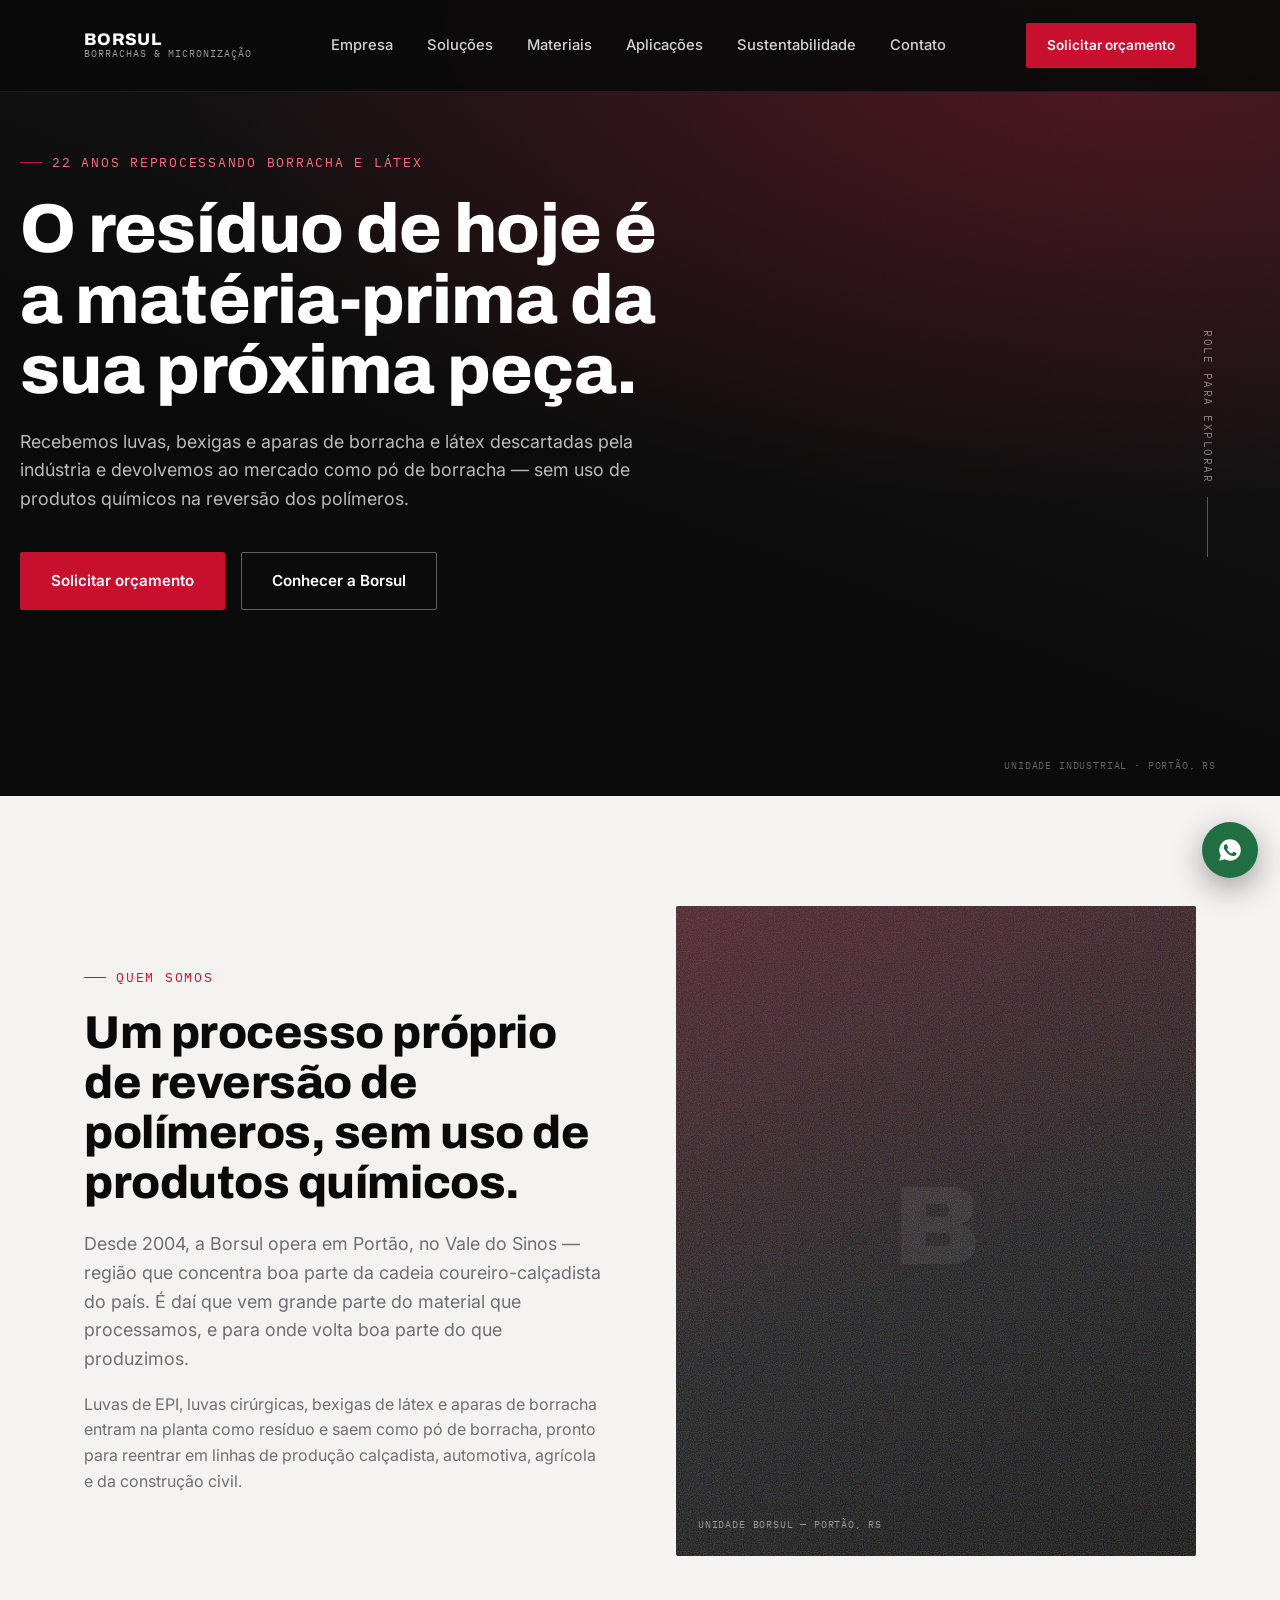
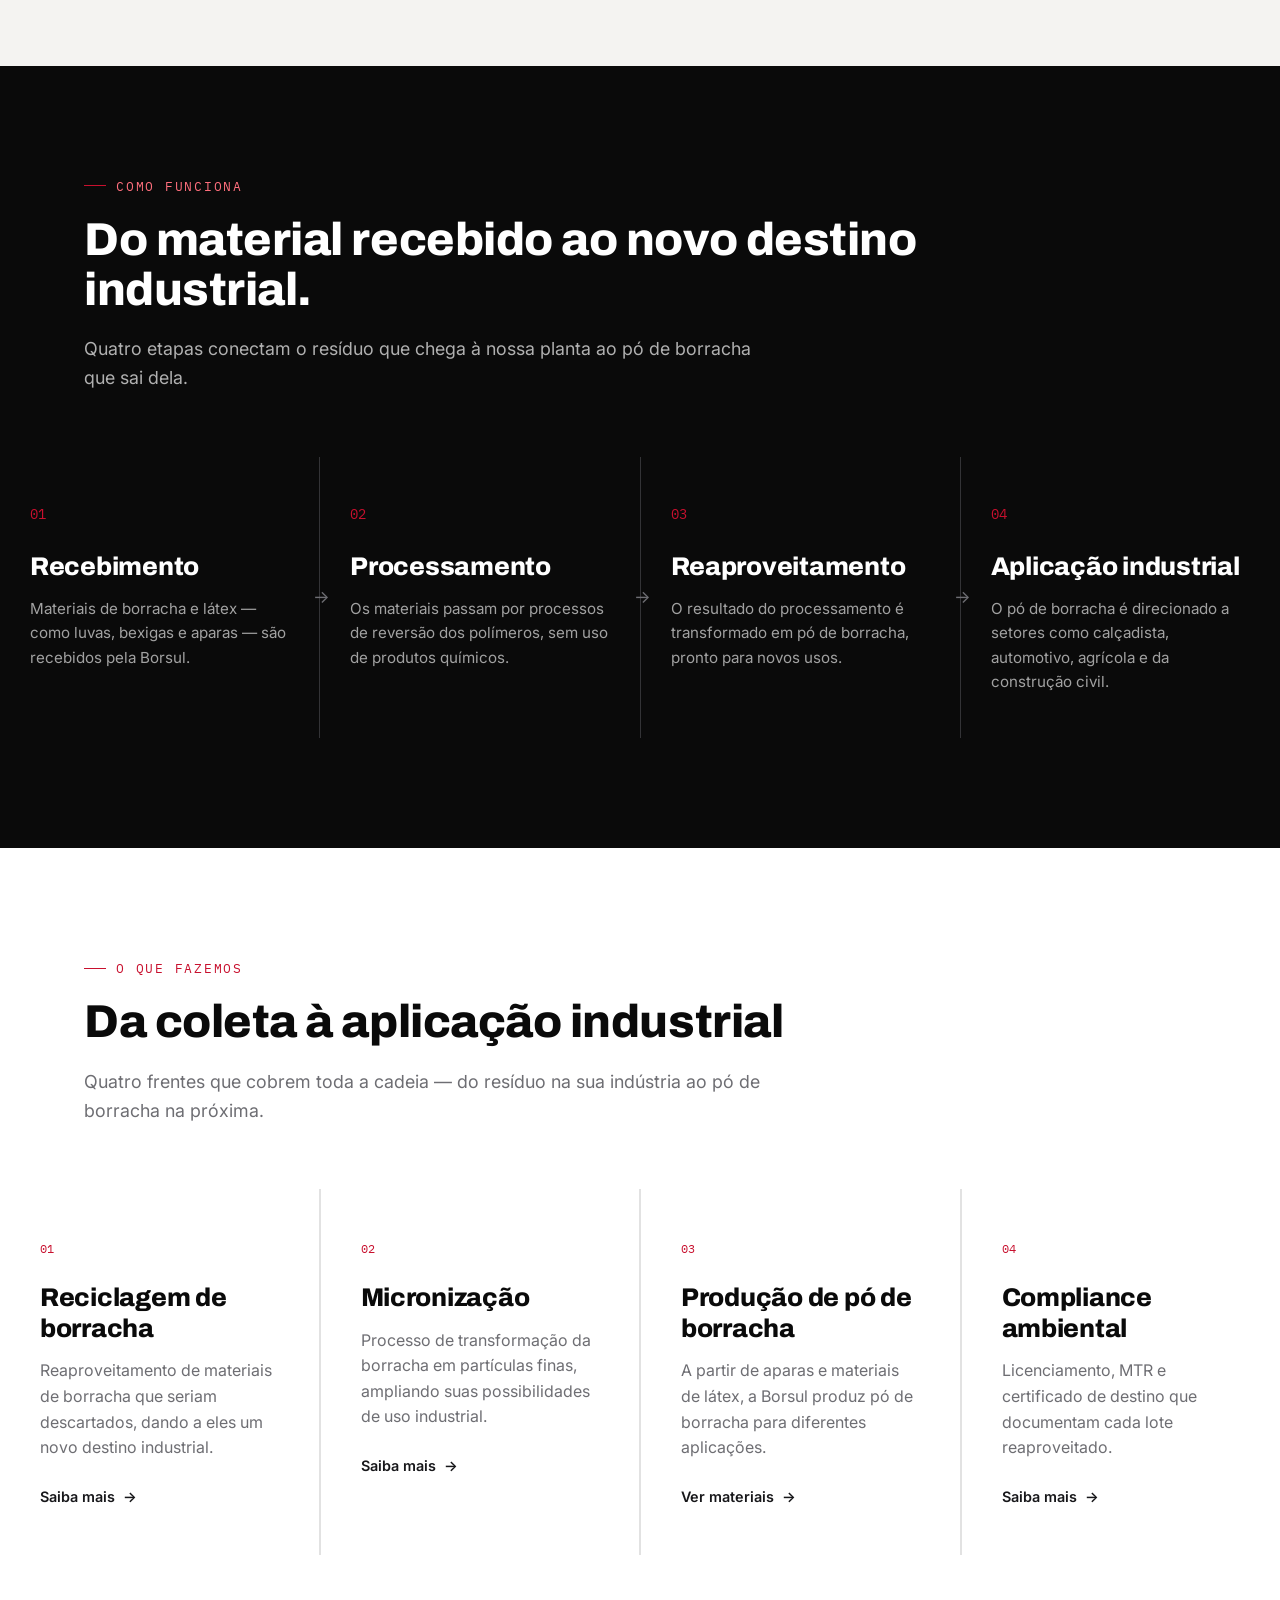
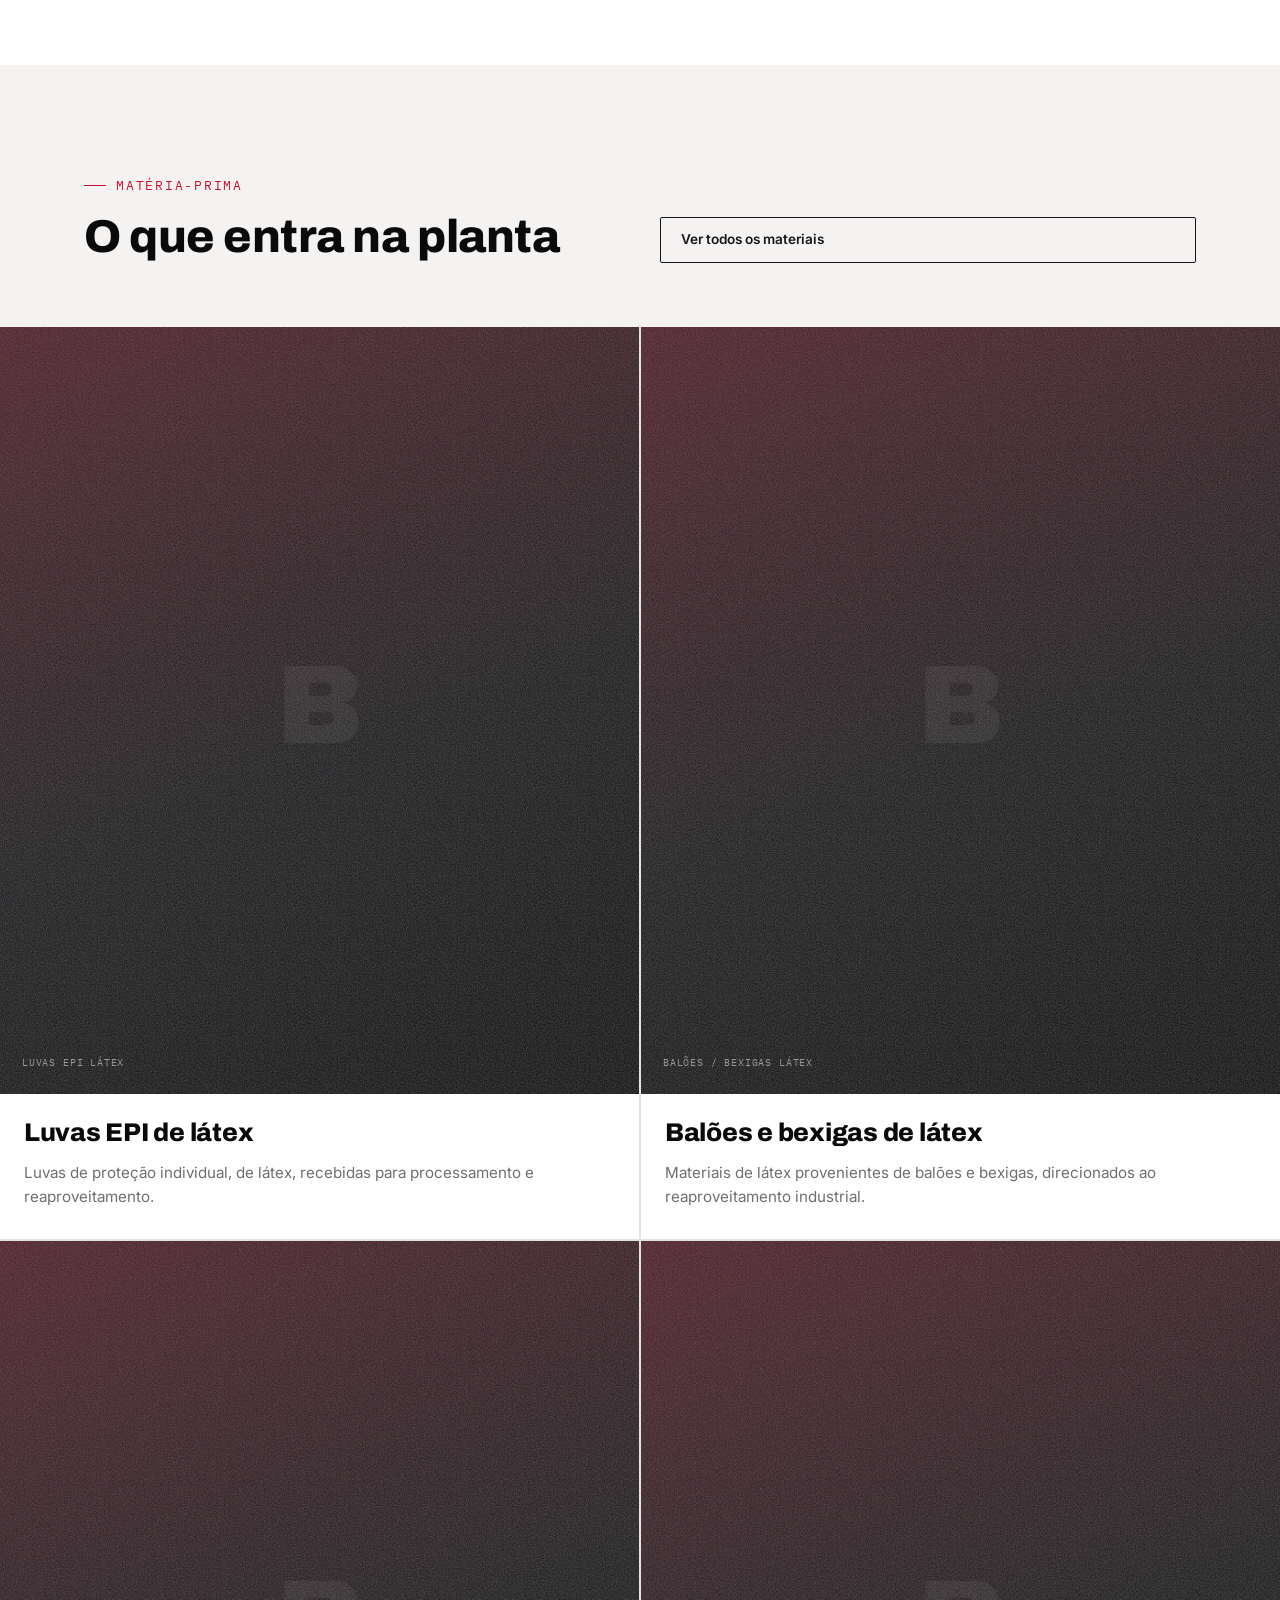
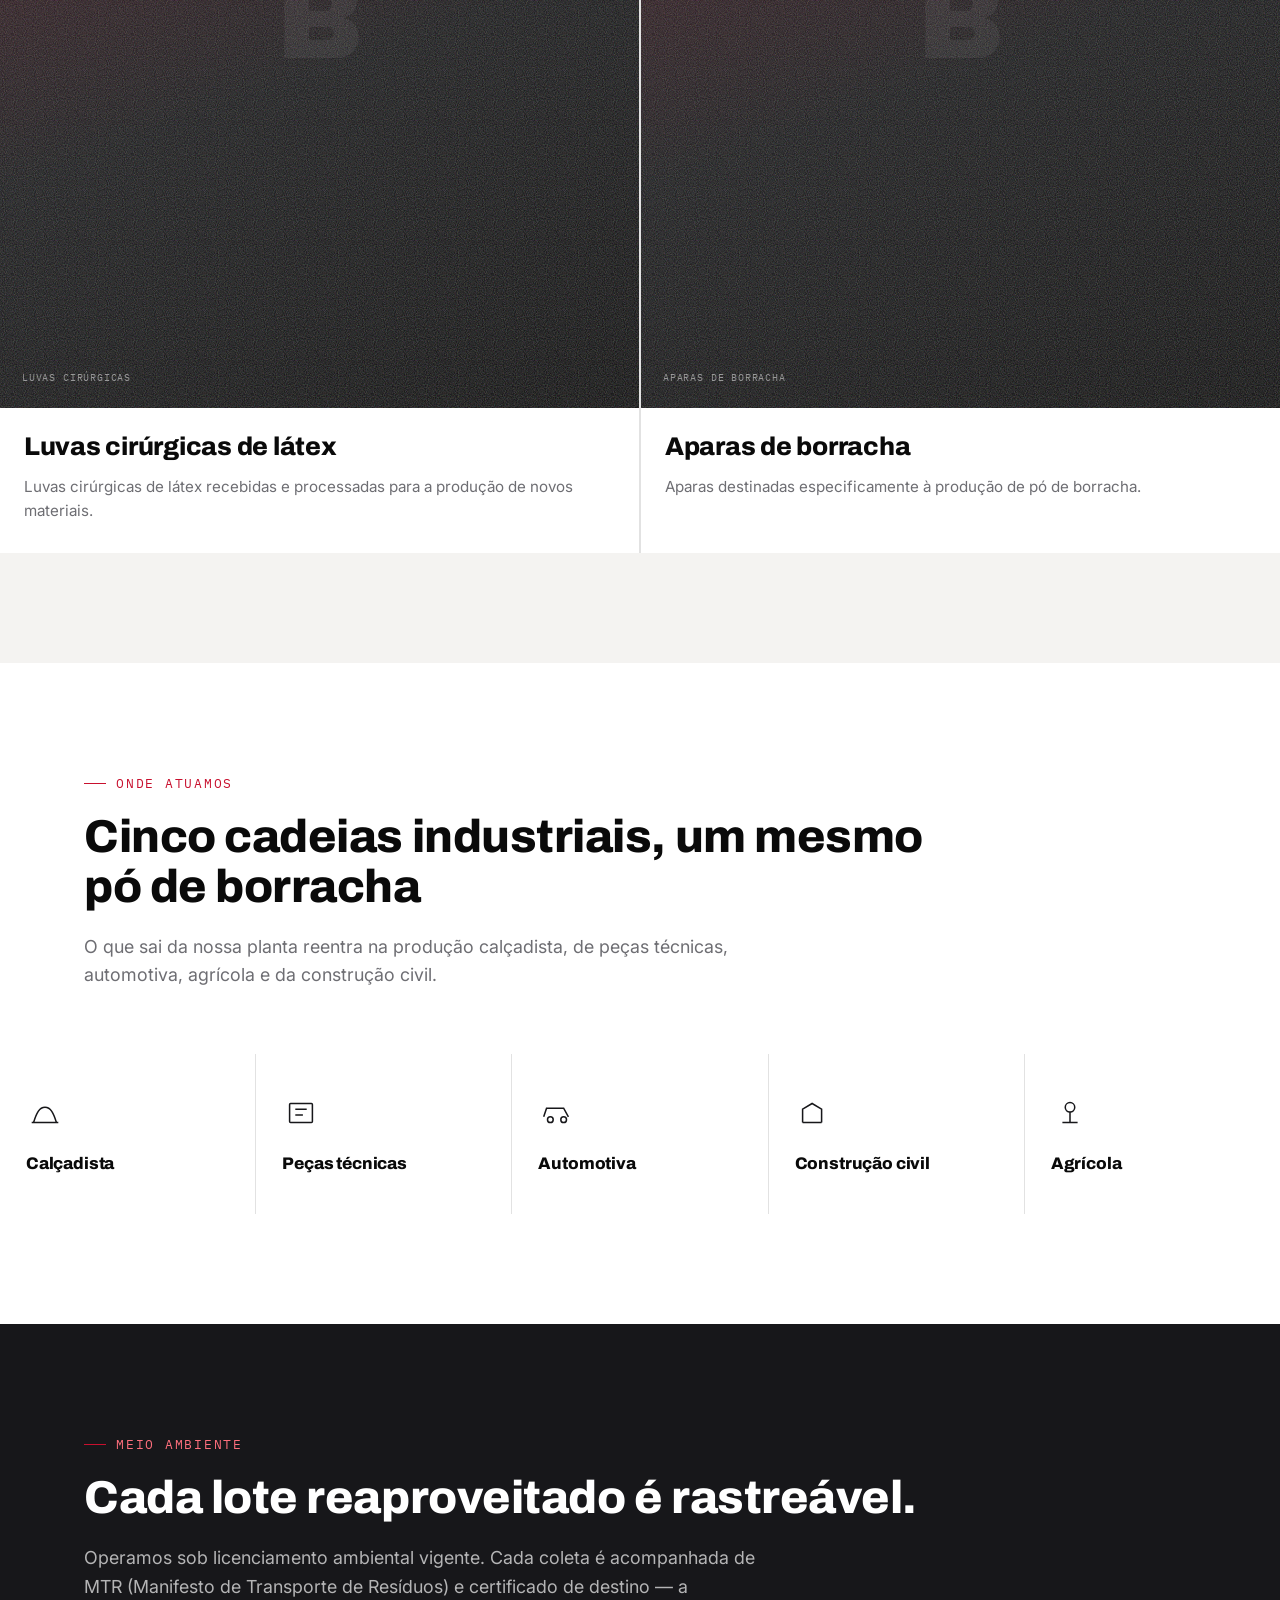
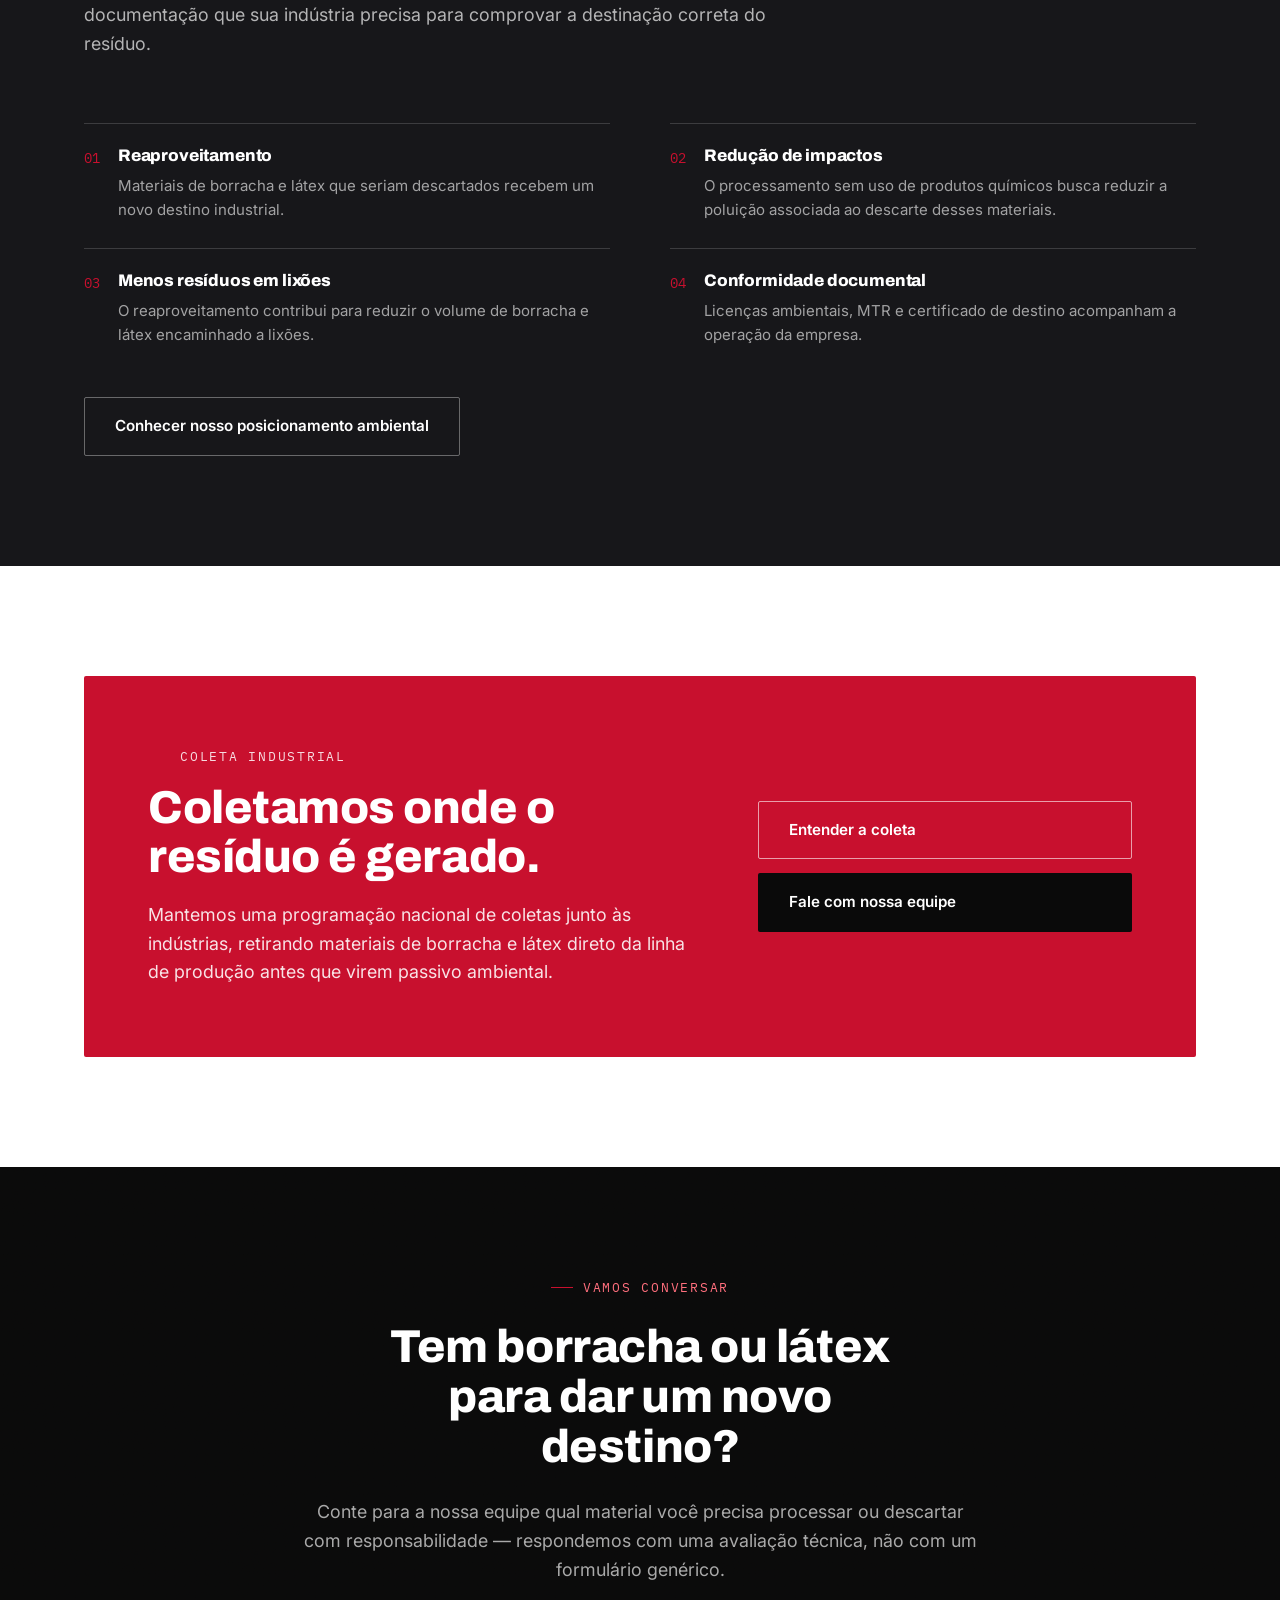
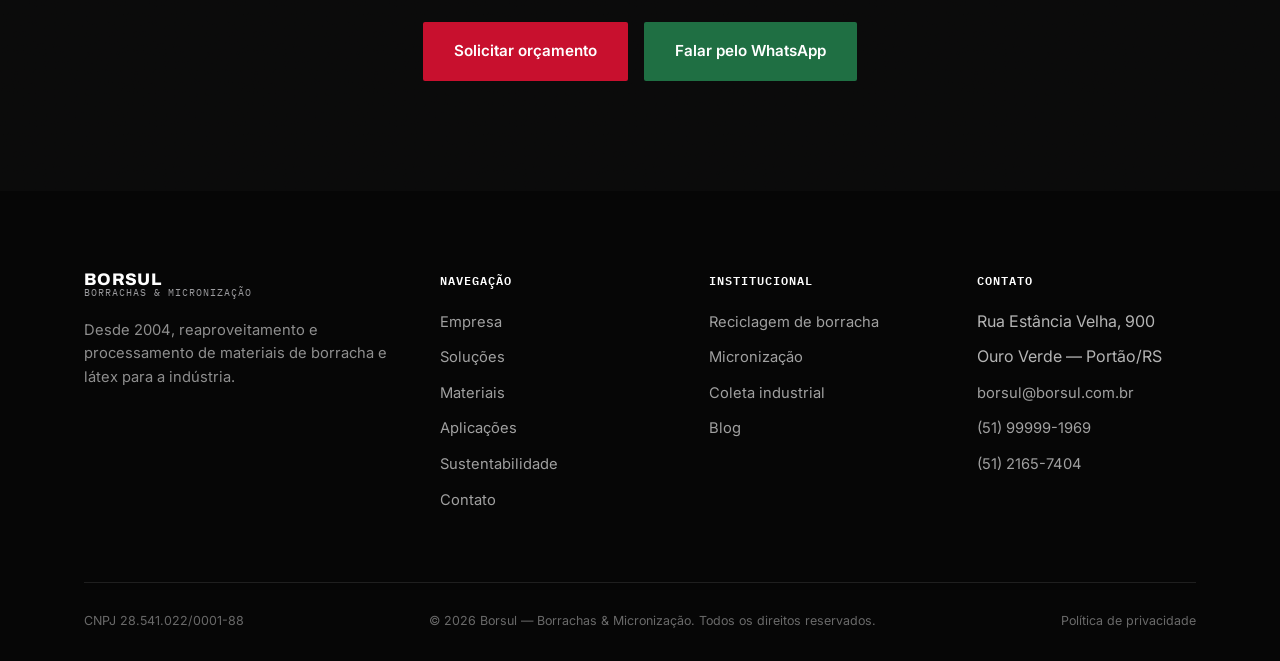
==== index.html @ 78d90deb "Add files via upload" ====
<!DOCTYPE html>
<html lang="pt-BR">
<head>
<meta charset="UTF-8">
<meta name="viewport" content="width=device-width, initial-scale=1.0">
<title>Borsul — Reciclagem e Micronização de Borracha para a Indústria</title>
<meta name="description" content="A Borsul atua desde 2004 no reaproveitamento e processamento de materiais de borracha e látex, produzindo pó de borracha para os setores calçadista, automotivo, agrícola e da construção civil.">
<link rel="canonical" href="https://www.borsul.com.br/">
<meta property="og:type" content="website">
<meta property="og:title" content="Borsul — Reciclagem e Micronização de Borracha para a Indústria">
<meta property="og:description" content="Reaproveitamento e processamento de materiais de borracha e látex desde 2004. Micronização, produção de pó de borracha e coleta industrial.">
<meta property="og:url" content="https://www.borsul.com.br/">
<meta property="og:locale" content="pt_BR">
<meta name="twitter:card" content="summary_large_image">
<meta name="twitter:title" content="Borsul — Reciclagem e Micronização de Borracha para a Indústria">
<meta name="twitter:description" content="Reaproveitamento e processamento de materiais de borracha e látex desde 2004.">
<link rel="preconnect" href="https://fonts.googleapis.com">
<link rel="preconnect" href="https://fonts.gstatic.com" crossorigin>
<link href="https://fonts.googleapis.com/css2?family=Archivo:wght@700;800;900&family=Inter:wght@400;500;600;700&family=IBM+Plex+Mono:wght@500;600&display=swap" rel="stylesheet">
<link rel="stylesheet" href="assets/css/style.css">
<script type="application/ld+json">
{
  "@context": "https://schema.org",
  "@type": "Organization",
  "name": "Borsul",
  "alternateName": "Borsul Borrachas & Micronização",
  "url": "https://www.borsul.com.br/",
  "logo": "https://www.borsul.com.br/assets/images/logo.png",
  "foundingDate": "2004",
  "email": "borsul@borsul.com.br",
  "telephone": ["+55-51-99999-1969", "+55-51-2165-7404"],
  "address": {
    "@type": "PostalAddress",
    "streetAddress": "Rua Estância Velha, 900, Ouro Verde",
    "addressLocality": "Portão",
    "addressRegion": "RS",
    "addressCountry": "BR"
  }
}
</script>
</head>
<body>

<header class="site-header">
  <div class="container">
    <a href="/" class="brand">
      <!-- Quando o logotipo oficial estiver disponível, substituir por:
           <img src="assets/images/logo.png" alt="Borsul – Borrachas & Micronização" class="brand-mark-img"> -->
      <span class="brand-name">
        <strong>BORSUL</strong>
        <span>borrachas &amp; micronização</span>
      </span>
    </a>
    <nav class="main-nav" aria-label="Navegação principal">
      <a href="empresa/" aria-current="false">Empresa</a>
      <a href="#solucoes">Soluções</a>
      <a href="materiais/">Materiais</a>
      <a href="aplicacoes/">Aplicações</a>
      <a href="sustentabilidade/">Sustentabilidade</a>
      <a href="contato/">Contato</a>
    </nav>
    <div class="header-actions">
      <a href="contato/" class="btn btn-primary btn-sm">Solicitar orçamento</a>
      <button class="hamburger" aria-label="Abrir menu" aria-expanded="false">
        <span></span><span></span><span></span>
      </button>
    </div>
  </div>
</header>

<nav class="mobile-nav" aria-label="Navegação mobile">
  <div class="container">
    <ul>
      <li><a href="empresa/">Empresa</a></li>
      <li><a href="#solucoes">Soluções</a></li>
      <li><a href="materiais/">Materiais</a></li>
      <li><a href="aplicacoes/">Aplicações</a></li>
      <li><a href="sustentabilidade/">Sustentabilidade</a></li>
      <li><a href="contato/">Contato</a></li>
    </ul>
    <a href="contato/" class="btn btn-primary">Solicitar orçamento</a>
  </div>
</nav>

<main id="main">

  <!-- 01 · HERO -->
  <section class="hero">
    <!-- Fotografia real da planta industrial de Portão/RS a inserir aqui (ver README) -->
    <div class="hero-media" aria-hidden="true">
      <span class="plate-tag">Unidade industrial · Portão, RS</span>
    </div>
    <div class="container hero-content">
      <span class="eyebrow on-dark">22 anos reprocessando borracha e látex</span>
      <h1>O resíduo de hoje é a matéria-prima da sua próxima peça.</h1>
      <p class="lede">Recebemos luvas, bexigas e aparas de borracha e látex descartadas pela indústria e devolvemos ao mercado como pó de borracha — sem uso de produtos químicos na reversão dos polímeros.</p>
      <div class="hero-actions">
        <a href="contato/" class="btn btn-primary">Solicitar orçamento</a>
        <a href="empresa/" class="btn btn-ghost-dark">Conhecer a Borsul</a>
      </div>
    </div>
    <span class="hero-scroll">Role para explorar</span>
  </section>

  <!-- 02 · APRESENTAÇÃO -->
  <section class="section-paper">
    <div class="container split reveal">
      <div class="split-text">
        <span class="eyebrow">Quem somos</span>
        <h2 style="margin-top:22px;">Um processo próprio de reversão de polímeros, sem uso de produtos químicos.</h2>
        <p class="lede">Desde 2004, a Borsul opera em Portão, no Vale do Sinos — região que concentra boa parte da cadeia coureiro-calçadista do país. É daí que vem grande parte do material que processamos, e para onde volta boa parte do que produzimos.</p>
        <p style="margin-top:18px; color:var(--gray-600);">Luvas de EPI, luvas cirúrgicas, bexigas de látex e aparas de borracha entram na planta como resíduo e saem como pó de borracha, pronto para reentrar em linhas de produção calçadista, automotiva, agrícola e da construção civil.</p>
      </div>
      <div class="split-media">
        <!-- Substituir por fotografia da planta / linha de produção (ver README §2) -->
        <div class="media-placeholder">
          <span class="placeholder-label">Unidade Borsul — Portão, RS</span>
        </div>
      </div>
    </div>
  </section>

  <!-- 03 · PROCESSO -->
  <section class="section-dark">
    <div class="container">
      <div class="section-head reveal">
        <span class="eyebrow on-dark">Como funciona</span>
        <h2>Do material recebido ao novo destino industrial.</h2>
        <p class="lede">Quatro etapas conectam o resíduo que chega à nossa planta ao pó de borracha que sai dela.</p>
      </div>
    </div>
    <div class="process-list reveal">
      <div class="process-step">
        <span class="step-index">01</span>
        <h3>Recebimento</h3>
        <p>Materiais de borracha e látex — como luvas, bexigas e aparas — são recebidos pela Borsul.</p>
      </div>
      <div class="process-step">
        <span class="step-index">02</span>
        <h3>Processamento</h3>
        <p>Os materiais passam por processos de reversão dos polímeros, sem uso de produtos químicos.</p>
      </div>
      <div class="process-step">
        <span class="step-index">03</span>
        <h3>Reaproveitamento</h3>
        <p>O resultado do processamento é transformado em pó de borracha, pronto para novos usos.</p>
      </div>
      <div class="process-step">
        <span class="step-index">04</span>
        <h3>Aplicação industrial</h3>
        <p>O pó de borracha é direcionado a setores como calçadista, automotivo, agrícola e da construção civil.</p>
      </div>
    </div>
  </section>

  <!-- 10 · SOLUÇÕES -->
  <section id="solucoes">
    <div class="container">
      <div class="section-head reveal">
        <span class="eyebrow">O que fazemos</span>
        <h2>Da coleta à aplicação industrial</h2>
        <p class="lede">Quatro frentes que cobrem toda a cadeia — do resíduo na sua indústria ao pó de borracha na próxima.</p>
      </div>
    </div>
    <div class="card-grid cols-4 reveal">
      <a href="reciclagem-de-borracha/" class="solution-card">
        <span class="num-tag">01</span>
        <h3>Reciclagem de borracha</h3>
        <p>Reaproveitamento de materiais de borracha que seriam descartados, dando a eles um novo destino industrial.</p>
        <span class="card-link">Saiba mais</span>
      </a>
      <a href="micronizacao-de-borracha/" class="solution-card">
        <span class="num-tag">02</span>
        <h3>Micronização</h3>
        <p>Processo de transformação da borracha em partículas finas, ampliando suas possibilidades de uso industrial.</p>
        <span class="card-link">Saiba mais</span>
      </a>
      <a href="materiais/" class="solution-card">
        <span class="num-tag">03</span>
        <h3>Produção de pó de borracha</h3>
        <p>A partir de aparas e materiais de látex, a Borsul produz pó de borracha para diferentes aplicações.</p>
        <span class="card-link">Ver materiais</span>
      </a>
      <a href="sustentabilidade/" class="solution-card">
        <span class="num-tag">04</span>
        <h3>Compliance ambiental</h3>
        <p>Licenciamento, MTR e certificado de destino que documentam cada lote reaproveitado.</p>
        <span class="card-link">Saiba mais</span>
      </a>
    </div>
  </section>

  <!-- 11 · MATERIAIS -->
  <section class="section-paper">
    <div class="container">
      <div class="section-head split reveal">
        <div>
          <span class="eyebrow">Matéria-prima</span>
          <h2 style="margin-top:18px;">O que entra na planta</h2>
        </div>
        <a href="materiais/" class="btn btn-ghost-light btn-sm">Ver todos os materiais</a>
      </div>
    </div>
    <div class="card-grid reveal">
      <div class="material-card">
        <div class="material-media"><div class="media-placeholder"><span class="placeholder-label">Luvas EPI látex</span></div></div>
        <h3>Luvas EPI de látex</h3>
        <p>Luvas de proteção individual, de látex, recebidas para processamento e reaproveitamento.</p>
      </div>
      <div class="material-card">
        <div class="material-media"><div class="media-placeholder"><span class="placeholder-label">Balões / bexigas látex</span></div></div>
        <h3>Balões e bexigas de látex</h3>
        <p>Materiais de látex provenientes de balões e bexigas, direcionados ao reaproveitamento industrial.</p>
      </div>
      <div class="material-card">
        <div class="material-media"><div class="media-placeholder"><span class="placeholder-label">Luvas cirúrgicas</span></div></div>
        <h3>Luvas cirúrgicas de látex</h3>
        <p>Luvas cirúrgicas de látex recebidas e processadas para a produção de novos materiais.</p>
      </div>
      <div class="material-card">
        <div class="material-media"><div class="media-placeholder"><span class="placeholder-label">Aparas de borracha</span></div></div>
        <h3>Aparas de borracha</h3>
        <p>Aparas destinadas especificamente à produção de pó de borracha.</p>
      </div>
    </div>
  </section>

  <!-- 12 · ÁREAS DE ATUAÇÃO -->
  <section>
    <div class="container">
      <div class="section-head reveal">
        <span class="eyebrow">Onde atuamos</span>
        <h2>Cinco cadeias industriais, um mesmo pó de borracha</h2>
        <p class="lede">O que sai da nossa planta reentra na produção calçadista, de peças técnicas, automotiva, agrícola e da construção civil.</p>
      </div>
    </div>
    <div class="industry-grid reveal">
      <a href="aplicacoes/" class="industry-tile">
        <svg class="tile-icon" viewBox="0 0 40 40" fill="none" stroke="currentColor" stroke-width="1.6"><path d="M8 30c3-10 6-16 12-16s9 6 12 16"/><path d="M6 30h28"/></svg>
        <h3>Calçadista</h3>
      </a>
      <a href="aplicacoes/" class="industry-tile">
        <svg class="tile-icon" viewBox="0 0 40 40" fill="none" stroke="currentColor" stroke-width="1.6"><rect x="8" y="10" width="24" height="20" rx="1"/><path d="M14 16h12M14 22h8"/></svg>
        <h3>Peças técnicas</h3>
      </a>
      <a href="aplicacoes/" class="industry-tile">
        <svg class="tile-icon" viewBox="0 0 40 40" fill="none" stroke="currentColor" stroke-width="1.6"><path d="M6 24l3-9h18l5 9"/><circle cx="13" cy="27" r="3"/><circle cx="27" cy="27" r="3"/></svg>
        <h3>Automotiva</h3>
      </a>
      <a href="aplicacoes/" class="industry-tile">
        <svg class="tile-icon" viewBox="0 0 40 40" fill="none" stroke="currentColor" stroke-width="1.6"><path d="M8 30V16l10-6 10 6v14"/><path d="M8 30h20"/></svg>
        <h3>Construção civil</h3>
      </a>
      <a href="aplicacoes/" class="industry-tile">
        <svg class="tile-icon" viewBox="0 0 40 40" fill="none" stroke="currentColor" stroke-width="1.6"><circle cx="20" cy="14" r="5"/><path d="M20 19v11M12 30h16"/></svg>
        <h3>Agrícola</h3>
      </a>
    </div>
  </section>

  <!-- 13 · SUSTENTABILIDADE -->
  <section class="section-graphite">
    <div class="container">
      <div class="section-head reveal">
        <span class="eyebrow on-dark">Meio ambiente</span>
        <h2>Cada lote reaproveitado é rastreável.</h2>
        <p class="lede">Operamos sob licenciamento ambiental vigente. Cada coleta é acompanhada de MTR (Manifesto de Transporte de Resíduos) e certificado de destino — a documentação que sua indústria precisa para comprovar a destinação correta do resíduo.</p>
      </div>
      <div class="sustain-points reveal">
        <div class="sustain-point">
          <span class="p-index">01</span>
          <div><h3>Reaproveitamento</h3><p>Materiais de borracha e látex que seriam descartados recebem um novo destino industrial.</p></div>
        </div>
        <div class="sustain-point">
          <span class="p-index">02</span>
          <div><h3>Redução de impactos</h3><p>O processamento sem uso de produtos químicos busca reduzir a poluição associada ao descarte desses materiais.</p></div>
        </div>
        <div class="sustain-point">
          <span class="p-index">03</span>
          <div><h3>Menos resíduos em lixões</h3><p>O reaproveitamento contribui para reduzir o volume de borracha e látex encaminhado a lixões.</p></div>
        </div>
        <div class="sustain-point">
          <span class="p-index">04</span>
          <div><h3>Conformidade documental</h3><p>Licenças ambientais, MTR e certificado de destino acompanham a operação da empresa.</p></div>
        </div>
      </div>
      <a href="sustentabilidade/" class="btn btn-ghost-dark reveal" style="margin-top:50px;">Conhecer nosso posicionamento ambiental</a>
    </div>
  </section>

  <!-- 14 · COLETA -->
  <section>
    <div class="container">
      <div class="collect-panel reveal">
        <div>
          <span class="eyebrow" style="color:rgba(255,255,255,.85);">Coleta industrial</span>
          <h2 style="margin-top:18px;">Coletamos onde o resíduo é gerado.</h2>
          <p class="lede" style="margin-top:18px;">Mantemos uma programação nacional de coletas junto às indústrias, retirando materiais de borracha e látex direto da linha de produção antes que virem passivo ambiental.</p>
        </div>
        <div class="collect-actions">
          <a href="coleta/" class="btn btn-ghost-dark">Entender a coleta</a>
          <a href="contato/" class="btn" style="background:#0a0a0a;color:#fff;">Fale com nossa equipe</a>
        </div>
      </div>
    </div>
  </section>

  <!-- 15 · CTA FINAL -->
  <section class="final-cta">
    <div class="container">
      <span class="eyebrow on-dark">Vamos conversar</span>
      <h2>Tem borracha ou látex para dar um novo destino?</h2>
      <p class="lede" style="color:rgba(255,255,255,.65);">Conte para a nossa equipe qual material você precisa processar ou descartar com responsabilidade — respondemos com uma avaliação técnica, não com um formulário genérico.</p>
      <div class="final-cta-actions">
        <a href="contato/" class="btn btn-primary">Solicitar orçamento</a>
        <a href="https://wa.me/5551999991969" class="btn btn-whatsapp" target="_blank" rel="noopener">Falar pelo WhatsApp</a>
      </div>
    </div>
  </section>

</main>

<footer class="site-footer">
  <div class="container">
    <div class="footer-top">
      <div class="footer-brand">
        <div class="brand-name"><strong>BORSUL</strong><span>borrachas &amp; micronização</span></div>
        <p>Desde 2004, reaproveitamento e processamento de materiais de borracha e látex para a indústria.</p>
      </div>
      <div class="footer-col">
        <h4>Navegação</h4>
        <ul>
          <li><a href="empresa/">Empresa</a></li>
          <li><a href="#solucoes">Soluções</a></li>
          <li><a href="materiais/">Materiais</a></li>
          <li><a href="aplicacoes/">Aplicações</a></li>
          <li><a href="sustentabilidade/">Sustentabilidade</a></li>
          <li><a href="contato/">Contato</a></li>
        </ul>
      </div>
      <div class="footer-col">
        <h4>Institucional</h4>
        <ul>
          <li><a href="reciclagem-de-borracha/">Reciclagem de borracha</a></li>
          <li><a href="micronizacao-de-borracha/">Micronização</a></li>
          <li><a href="coleta/">Coleta industrial</a></li>
          <li><a href="blog/">Blog</a></li>
        </ul>
      </div>
      <div class="footer-col">
        <h4>Contato</h4>
        <ul>
          <li>Rua Estância Velha, 900</li>
          <li>Ouro Verde — Portão/RS</li>
          <li><a href="mailto:borsul@borsul.com.br">borsul@borsul.com.br</a></li>
          <li><a href="tel:+555199991969">(51) 99999-1969</a></li>
          <li><a href="tel:+555121657404">(51) 2165-7404</a></li>
        </ul>
      </div>
    </div>
    <div class="footer-bottom">
      <span>CNPJ 28.541.022/0001-88</span>
      <span>© 2026 Borsul — Borrachas &amp; Micronização. Todos os direitos reservados.</span>
      <a href="contato/">Política de privacidade</a>
    </div>
  </div>
</footer>

<a href="https://wa.me/5551999991969" class="wa-float" aria-label="Falar no WhatsApp" target="_blank" rel="noopener">
  <svg width="26" height="26" viewBox="0 0 24 24" fill="currentColor"><path d="M12.04 2C6.58 2 2.13 6.45 2.13 11.91c0 1.87.5 3.62 1.4 5.13L2 22l5.13-1.5a9.85 9.85 0 0 0 4.91 1.32h.01c5.46 0 9.91-4.45 9.91-9.91C21.96 6.45 17.51 2 12.04 2Zm5.79 14.06c-.24.68-1.4 1.32-1.93 1.4-.5.08-1.13.11-1.82-.12-.42-.13-.96-.31-1.65-.6-2.9-1.25-4.8-4.16-4.94-4.35-.14-.19-1.18-1.57-1.18-3 0-1.42.75-2.12 1.02-2.41.26-.28.57-.35.76-.35h.55c.18 0 .42-.03.65.5.26.6.87 2.07.95 2.22.08.15.13.33.02.53-.1.2-.15.32-.3.49-.15.17-.31.38-.44.51-.15.15-.3.31-.13.6.17.3.76 1.25 1.63 2.03 1.12.99 2.06 1.3 2.36 1.45.29.15.46.13.63-.06.17-.19.72-.83.91-1.11.19-.29.38-.24.63-.14.26.1 1.63.77 1.91.91.29.14.48.21.55.33.07.12.07.68-.17 1.36Z"/></svg>
</a>

<script src="assets/js/main.js"></script>
</body>
</html>
---- assets/css/style.css ----
/* ==========================================================================
   BORSUL — Borrachas & Micronização
   Design system + estilos globais
   ========================================================================== */

/* -------------------------- Tokens -------------------------- */
:root{
  --black:        #0a0a0a;
  --graphite:     #17171a;
  --graphite-2:   #232326;
  --line-dark:    #333336;
  --white:        #ffffff;
  --paper:        #f4f3f1;
  --gray-050:     #f4f4f4;
  --gray-200:     #e2e2e2;
  --gray-400:     #9a9a9d;
  --gray-600:     #6e6e73;
  --red:          #c8102e;
  --red-dark:     #900c22;
  --red-tint:     #fdeceb;

  --font-display: "Archivo", "Helvetica Neue", Arial, sans-serif;
  --font-body:    "Inter", "Helvetica Neue", Arial, sans-serif;
  --font-mono:    "IBM Plex Mono", ui-monospace, monospace;

  --container: 1240px;
  --gutter: clamp(20px, 5vw, 64px);

  --ease: cubic-bezier(.16,.84,.44,1);
  --dur: .7s;

  --header-h: 92px;
  --header-h-scrolled: 68px;
}

*, *::before, *::after{ box-sizing: border-box; }
html{ scroll-behavior: smooth; }
@media (prefers-reduced-motion: reduce){
  html{ scroll-behavior: auto; }
  *, *::before, *::after{ animation-duration: .01ms !important; animation-iteration-count: 1 !important; transition-duration: .01ms !important; scroll-behavior: auto !important; }
}

body{
  margin:0;
  background: var(--white);
  color: var(--graphite);
  font-family: var(--font-body);
  font-size: 16px;
  line-height: 1.6;
  -webkit-font-smoothing: antialiased;
  text-rendering: optimizeLegibility;
}

img{ max-width:100%; display:block; }
a{ color: inherit; text-decoration: none; }
button{ font-family: inherit; cursor:pointer; }
ul{ margin:0; padding:0; list-style:none; }
h1,h2,h3,h4{ margin:0; font-family: var(--font-display); font-weight: 800; letter-spacing:-0.01em; color: var(--black); }
p{ margin:0; }

:focus-visible{
  outline: 3px solid var(--red);
  outline-offset: 3px;
}

.container{
  max-width: var(--container);
  margin: 0 auto;
  padding-left: var(--gutter);
  padding-right: var(--gutter);
}

.eyebrow{
  font-family: var(--font-mono);
  font-size: 12.5px;
  letter-spacing: .14em;
  text-transform: uppercase;
  color: var(--red);
  display:flex;
  align-items:center;
  gap:10px;
}
.eyebrow::before{
  content:"";
  width: 22px; height: 1px;
  background: var(--red);
  display:inline-block;
}
.eyebrow.on-dark{ color: #ff6f7d; }

h1{ font-size: clamp(2.6rem, 5.4vw, 4.6rem); line-height: 1.02; }
h2{ font-size: clamp(2rem, 3.6vw, 3rem); line-height: 1.08; }
h3{ font-size: clamp(1.3rem, 2vw, 1.7rem); line-height: 1.2; }

.lede{
  font-size: clamp(1.05rem, 1.4vw, 1.25rem);
  color: var(--gray-600);
  max-width: 62ch;
  line-height: 1.6;
}

/* -------------------------- Buttons -------------------------- */
.btn{
  display:inline-flex;
  align-items:center;
  gap:10px;
  padding: 16px 30px;
  font-family: var(--font-body);
  font-weight: 600;
  font-size: .95rem;
  border-radius: 2px;
  border: 1px solid transparent;
  transition: transform .35s var(--ease), background .3s, color .3s, border-color .3s;
  white-space: nowrap;
}
.btn:hover{ transform: translateY(-2px); }
.btn-primary{ background: var(--red); color:#fff; }
.btn-primary:hover{ background: var(--red-dark); }
.btn-ghost-dark{ border-color: rgba(255,255,255,.35); color:#fff; }
.btn-ghost-dark:hover{ border-color:#fff; background: rgba(255,255,255,.08); }
.btn-ghost-light{ border-color: var(--graphite); color: var(--graphite); }
.btn-ghost-light:hover{ background: var(--graphite); color:#fff; }
.btn-whatsapp{ background:#1f6f43; color:#fff; }
.btn-whatsapp:hover{ background:#175633; }
.btn-sm{ padding: 11px 20px; font-size: .85rem; }

/* -------------------------- Header -------------------------- */
.site-header{
  position: fixed;
  top:0; left:0; right:0;
  z-index: 200;
  height: var(--header-h);
  display:flex; align-items:center;
  background: rgba(10,10,10,.92);
  backdrop-filter: blur(8px);
  border-bottom: 1px solid rgba(255,255,255,.08);
  transition: height .35s var(--ease), background .35s;
}
.site-header.is-scrolled{ height: var(--header-h-scrolled); background: rgba(8,8,8,.98); }
.site-header .container{ display:flex; align-items:center; justify-content:space-between; width:100%; }

.brand{ display:flex; align-items:center; gap:10px; }
.brand-mark{
  font-family: var(--font-display); font-weight:900; font-size: 1.5rem;
  color: var(--red); line-height:1;
}
.brand-name{ display:flex; flex-direction:column; line-height:1.05; }
.brand-name strong{ font-family: var(--font-display); font-weight:800; letter-spacing:.02em; color:#fff; font-size: 1.05rem; }
.brand-name span{ font-family: var(--font-mono); font-size:.62rem; letter-spacing:.1em; text-transform:uppercase; color: var(--gray-400); }

.main-nav{ display:flex; align-items:center; gap: 34px; }
.main-nav a{
  color: rgba(255,255,255,.82);
  font-size: .92rem; font-weight:500;
  position:relative; padding: 6px 0;
}
.main-nav a::after{
  content:""; position:absolute; left:0; bottom:0; height:1px; width:0;
  background: var(--red); transition: width .3s var(--ease);
}
.main-nav a:hover::after, .main-nav a[aria-current="page"]::after{ width:100%; }
.main-nav a[aria-current="page"]{ color:#fff; }

.header-actions{ display:flex; align-items:center; gap:18px; }
.hamburger{
  display:none; background:none; border:0; padding:8px; width:44px; height:44px;
  flex-direction:column; align-items:center; justify-content:center; gap:5px;
}
.hamburger span{ width:22px; height:2px; background:#fff; display:block; transition: transform .3s, opacity .3s; }
.hamburger[aria-expanded="true"] span:nth-child(1){ transform: translateY(7px) rotate(45deg); }
.hamburger[aria-expanded="true"] span:nth-child(2){ opacity:0; }
.hamburger[aria-expanded="true"] span:nth-child(3){ transform: translateY(-7px) rotate(-45deg); }

.mobile-nav{
  position: fixed; inset: var(--header-h) 0 0 0; z-index:190;
  background: var(--black);
  transform: translateY(-8px); opacity:0; pointer-events:none;
  transition: transform .35s var(--ease), opacity .35s;
  overflow-y:auto;
}
.mobile-nav.is-open{ transform: translateY(0); opacity:1; pointer-events:auto; }
.mobile-nav .container{ padding-top: 36px; padding-bottom: 36px; }
.mobile-nav ul{ display:flex; flex-direction:column; gap: 4px; }
.mobile-nav a{ display:block; padding: 16px 4px; font-family:var(--font-display); font-weight:700; font-size:1.5rem; color:#fff; border-bottom:1px solid rgba(255,255,255,.08); }
.mobile-nav .btn{ margin-top: 24px; width:100%; justify-content:center; }

/* -------------------------- Breadcrumb -------------------------- */
.breadcrumb{
  padding: calc(var(--header-h) + 26px) 0 0;
  font-family: var(--font-mono);
  font-size: .74rem;
  letter-spacing:.04em;
  color: var(--gray-600);
  text-transform: uppercase;
}
.breadcrumb a{ color: var(--gray-600); }
.breadcrumb a:hover{ color: var(--red); }
.breadcrumb .sep{ margin: 0 8px; color: var(--gray-400); }
.breadcrumb [aria-current]{ color: var(--black); }

/* -------------------------- Hero -------------------------- */
.hero{
  position:relative;
  min-height: 88vh;
  display:flex; align-items:flex-end;
  background: var(--black);
  color:#fff;
  overflow:hidden;
  padding-top: var(--header-h);
}
.hero-media{
  position:absolute; inset:0;
  background:
    radial-gradient(120% 90% at 85% 10%, rgba(200,16,46,.28), transparent 60%),
    linear-gradient(200deg, #1c1c1e 0%, #0a0a0a 60%);
}
.hero-media::after{
  content:"";
  position:absolute; inset:0;
  background-image: var(--grain);
  opacity:.5;
  mix-blend-mode: overlay;
}
.hero-media .plate-tag{
  position:absolute; right: var(--gutter); bottom: 22px;
  font-family: var(--font-mono); font-size:.65rem; letter-spacing:.08em;
  color: rgba(255,255,255,.35); text-transform:uppercase;
}
.hero-content{
  position:relative; z-index:2;
  padding: 60px 0 76px;
  width:100%;
}
.hero-content .eyebrow{ margin-bottom: 22px; }
.hero h1{ color:#fff; max-width: 15ch; }
.hero .lede{ color: rgba(255,255,255,.72); margin-top:22px; }
.hero-actions{ display:flex; flex-wrap:wrap; gap:16px; margin-top: 38px; }
.hero-scroll{
  position:absolute; right: var(--gutter); bottom: 30%;
  writing-mode: vertical-rl;
  font-family: var(--font-mono); font-size:.68rem; letter-spacing:.14em;
  color: rgba(255,255,255,.45); text-transform:uppercase;
  display:flex; align-items:center; gap:14px;
}
.hero-scroll::after{ content:""; width:1px; height:60px; background: rgba(255,255,255,.3); }

.page-hero{
  background: var(--black); color:#fff; position:relative; overflow:hidden;
  padding: calc(var(--header-h) + 70px) 0 70px;
}
.page-hero::after{
  content:""; position:absolute; inset:0; background-image: var(--grain); opacity:.35; mix-blend-mode:overlay; pointer-events:none;
}
.page-hero .container{ position:relative; z-index:2; }
.page-hero h1{ color:#fff; max-width: 20ch; }
.page-hero .lede{ color: rgba(255,255,255,.7); margin-top:20px; }

/* -------------------------- Sections -------------------------- */
section{ padding: 110px 0; }
.section-tight{ padding: 80px 0; }
.section-dark{ background: var(--black); color:#fff; }
.section-dark h2, .section-dark h3{ color:#fff; }
.section-dark .lede{ color: rgba(255,255,255,.68); }
.section-graphite{ background: var(--graphite); color:#fff; }
.section-graphite h2, .section-graphite h3{ color:#fff; }
.section-graphite .lede{ color: rgba(255,255,255,.68); }
.section-paper{ background: var(--paper); }

.section-head{ display:flex; flex-direction:column; gap:20px; max-width: 900px; margin-bottom: 64px; }
.section-head.split{ flex-direction:row; justify-content:space-between; align-items:flex-end; max-width:none; gap: 40px; }

.reveal{ opacity:0; transform: translateY(28px); transition: opacity .8s var(--ease), transform .8s var(--ease); }
.reveal.is-visible{ opacity:1; transform:none; }

/* -------------------------- Presentation split -------------------------- */
.split{
  display:grid; grid-template-columns: 1fr 1fr; gap: 72px; align-items:center;
}
.split-media{
  aspect-ratio: 4/5; border-radius:2px; position:relative; overflow:hidden;
  background: linear-gradient(150deg, #232326, #0a0a0a);
}
.split-media.landscape{ aspect-ratio: 16/11; }
.media-placeholder{
  position:absolute; inset:0;
  display:flex; align-items:flex-end;
  background-image: var(--grain);
  background-blend-mode: overlay;
}
.media-placeholder::before{
  content:"";
  position:absolute; inset:0;
  background: linear-gradient(160deg, rgba(200,16,46,.22), transparent 55%);
}
.media-placeholder::after{
  content:"B";
  position:absolute; top:50%; left:50%; transform:translate(-50%,-52%);
  font-family: var(--font-display); font-weight:900; font-size: 7rem;
  color: rgba(255,255,255,.06); letter-spacing:0; pointer-events:none;
}
.media-placeholder .placeholder-label{
  position:relative; z-index:2;
  margin: 22px;
  font-family: var(--font-mono); font-size:.64rem; letter-spacing:.08em;
  color: rgba(255,255,255,.5); text-transform:uppercase;
}
.split-text .num-tag{ margin-bottom:20px; }
.split-text p + p{ margin-top:16px; }
.split-text .lede{ margin-top:22px; }

/* -------------------------- Process -------------------------- */
.process-list{ display:grid; grid-template-columns: repeat(4, 1fr); gap: 1px; background: var(--line-dark); }
.process-step{ background: var(--black); padding: 44px 30px; position:relative; }
.process-step .step-index{ font-family: var(--font-mono); font-size:.85rem; color: var(--red); }
.process-step h3{ color:#fff; margin-top: 26px; }
.process-step p{ color: rgba(255,255,255,.62); margin-top:14px; font-size:.95rem; }
.process-step::after{
  content:"→"; position:absolute; right:-11px; top:50%; transform: translateY(-50%);
  color: var(--gray-600); font-size:1.1rem; z-index:2;
}
.process-step:last-child::after{ display:none; }

/* -------------------------- Cards -------------------------- */
.card-grid{ display:grid; grid-template-columns: repeat(2, 1fr); gap: 2px; background: var(--gray-200); }
.card-grid.cols-4{ grid-template-columns: repeat(4,1fr); }
.solution-card{
  background:#fff; padding: 46px 40px; transition: background .35s var(--ease);
}
.solution-card:hover{ background: var(--gray-050); }
.solution-card .num-tag{ font-family: var(--font-mono); font-size:.78rem; color: var(--red); }
.solution-card h3{ margin-top:22px; }
.solution-card p{ margin-top:14px; color: var(--gray-600); }
.solution-card .card-link{
  display:inline-flex; align-items:center; gap:8px; margin-top:24px;
  font-weight:600; font-size:.9rem; position:relative;
}
.solution-card .card-link::after{ content:"→"; transition: transform .3s var(--ease); }
.solution-card:hover .card-link::after{ transform: translateX(4px); }

.material-card{ background:#fff; }
.material-media{ aspect-ratio: 5/6; background: linear-gradient(155deg, var(--graphite-2), var(--black)); position:relative; overflow:hidden; }
.material-card h3{ padding: 24px 24px 0; }
.material-card p{ padding: 12px 24px 30px; color: var(--gray-600); font-size:.95rem; }

.industry-grid{ display:grid; grid-template-columns: repeat(5,1fr); gap:1px; background: var(--gray-200); }
.industry-tile{ background:#fff; padding: 40px 26px; display:flex; flex-direction:column; gap:22px; align-items:flex-start; transition: background .3s; }
.industry-tile:hover{ background: var(--black); }
.industry-tile:hover *{ color:#fff !important; }
.industry-tile .tile-icon{ width:38px; height:38px; }
.industry-tile h3{ font-size:1.05rem; }

/* -------------------------- Sustainability -------------------------- */
.sustain-points{ display:grid; grid-template-columns: repeat(2,1fr); gap: 26px 60px; margin-top: 50px; }
.sustain-point{ display:flex; gap:18px; padding-top:22px; border-top:1px solid rgba(255,255,255,.16); }
.sustain-point .p-index{ font-family: var(--font-mono); color: var(--red); font-size:.85rem; padding-top:2px; }
.sustain-point h3{ color:#fff; font-size:1.05rem; }
.sustain-point p{ color: rgba(255,255,255,.6); margin-top:8px; font-size:.94rem; }

/* -------------------------- Collect -------------------------- */
.collect-panel{
  background: var(--red); color:#fff; padding: 70px var(--gutter); border-radius:2px;
  display:grid; grid-template-columns: 1.2fr .8fr; gap:50px; align-items:center;
}
.collect-panel h2{ color:#fff; }
.collect-panel .lede{ color: rgba(255,255,255,.88); }
.collect-actions{ display:flex; flex-direction:column; gap:14px; }
.collect-panel .btn-ghost-dark{ border-color: rgba(255,255,255,.6); }

/* -------------------------- Final CTA -------------------------- */
.final-cta{ background: var(--black); color:#fff; text-align:center; position:relative; overflow:hidden; }
.final-cta::after{ content:""; position:absolute; inset:0; background-image: var(--grain); opacity:.3; mix-blend-mode:overlay; }
.final-cta .container{ position:relative; z-index:2; display:flex; flex-direction:column; align-items:center; gap:26px; }
.final-cta h2{ color:#fff; max-width: 18ch; }
.final-cta-actions{ display:flex; gap:16px; flex-wrap:wrap; justify-content:center; margin-top:12px; }

/* -------------------------- Footer -------------------------- */
.site-footer{ background: #060606; color: rgba(255,255,255,.7); padding: 80px 0 30px; }
.footer-top{ display:grid; grid-template-columns: 1.4fr 1fr 1fr 1fr; gap: 50px; padding-bottom: 60px; border-bottom: 1px solid rgba(255,255,255,.1); }
.footer-brand .brand-name strong{ color:#fff; }
.footer-brand p{ margin-top:20px; max-width: 34ch; font-size:.92rem; color: rgba(255,255,255,.55); }
.footer-col h4{ color:#fff; font-size:.78rem; letter-spacing:.08em; text-transform:uppercase; font-family:var(--font-mono); font-weight:600; margin-bottom:18px; }
.footer-col li{ margin-bottom:10px; }
.footer-col a{ font-size:.92rem; color: rgba(255,255,255,.62); }
.footer-col a:hover{ color:#fff; }
.footer-bottom{ display:flex; justify-content:space-between; flex-wrap:wrap; gap:14px; padding-top: 28px; font-size:.78rem; color: rgba(255,255,255,.4); }
.footer-bottom a{ color: rgba(255,255,255,.4); }
.footer-bottom a:hover{ color:#fff; }

/* -------------------------- WhatsApp float -------------------------- */
.wa-float{
  position: fixed; right: 22px; bottom: 22px; z-index: 150;
  width:56px; height:56px; border-radius:50%;
  background:#1f6f43; color:#fff;
  display:flex; align-items:center; justify-content:center;
  box-shadow: 0 10px 30px rgba(0,0,0,.35);
  transition: transform .3s var(--ease);
}
.wa-float:hover{ transform: scale(1.06); }

/* -------------------------- Forms -------------------------- */
.form-grid{ display:grid; grid-template-columns: 1fr 1fr; gap: 20px; }
.form-field{ display:flex; flex-direction:column; gap:8px; }
.form-field.full{ grid-column: 1 / -1; }
.form-field label{ font-size:.82rem; font-weight:600; color: var(--graphite); }
.form-field input, .form-field select, .form-field textarea{
  border: 1px solid var(--gray-200); background:#fff; padding: 14px 16px;
  font-family: var(--font-body); font-size: .95rem; border-radius:2px;
  transition: border-color .25s;
}
.form-field input:focus, .form-field select:focus, .form-field textarea:focus{ border-color: var(--red); }
.form-note{ font-size:.8rem; color: var(--gray-600); margin-top: 6px; }

/* -------------------------- Contact info -------------------------- */
.contact-info-list{ display:flex; flex-direction:column; gap: 26px; }
.contact-info-item .eyebrow{ margin-bottom:10px; }
.contact-info-item p, .contact-info-item a{ font-size:1.05rem; color: var(--graphite); }

/* -------------------------- Blog -------------------------- */
.blog-grid{ display:grid; grid-template-columns: repeat(3,1fr); gap: 2px; background: var(--gray-200); margin-top:50px; }
.blog-card{ background:#fff; padding: 34px 30px; }
.blog-card .eyebrow{ margin-bottom:18px; }
.blog-card h3{ font-size:1.15rem; }
.blog-card p{ margin-top:12px; color: var(--gray-600); font-size:.92rem; }
.blog-card .tag{ display:inline-block; margin-top:20px; font-family:var(--font-mono); font-size:.7rem; letter-spacing:.06em; text-transform:uppercase; color: var(--gray-400); }

/* -------------------------- Utility -------------------------- */

.stack-gap-xs > * + *{ margin-top: 10px; }
.stack-gap-s > * + *{ margin-top: 16px; }
.stack-gap-m > * + *{ margin-top: 26px; }

/* -------------------------- Grain texture (inline data-uri) -------------------------- */
:root{
  --grain: url("data:image/svg+xml;charset=utf-8,%3Csvg xmlns='http://www.w3.org/2000/svg' width='120' height='120'%3E%3Cfilter id='n'%3E%3CfeTurbulence type='fractalNoise' baseFrequency='0.9' numOctaves='2' stitchTiles='stitch'/%3E%3C/filter%3E%3Crect width='100%25' height='100%25' filter='url(%23n)' opacity='0.35'/%3E%3C/svg%3E");
}

/* ==========================================================================
   Responsive
   ========================================================================== */
@media (max-width: 1080px){
  .industry-grid{ grid-template-columns: repeat(3,1fr); }
  .process-list{ grid-template-columns: repeat(2,1fr); }
  .process-step::after{ display:none; }
  .card-grid.cols-4{ grid-template-columns: repeat(2,1fr); }
  .footer-top{ grid-template-columns: 1fr 1fr; }
}

@media (max-width: 900px){
  .main-nav{ display:none; }
  .hamburger{ display:flex; }
  .split{ grid-template-columns: 1fr; gap: 40px; }
  .split-media{ order:-1; aspect-ratio: 16/10; }
  .section-head.split{ flex-direction:column; align-items:flex-start; }
  .collect-panel{ grid-template-columns:1fr; text-align:left; }
  .sustain-points{ grid-template-columns: 1fr; }
  section{ padding: 76px 0; }
}

@media (max-width: 680px){
  .industry-grid{ grid-template-columns: repeat(2,1fr); }
  .card-grid{ grid-template-columns: 1fr; }
  .blog-grid{ grid-template-columns: 1fr; }
  .form-grid{ grid-template-columns: 1fr; }
  .footer-top{ grid-template-columns: 1fr; gap: 40px; }
  .hero{ min-height: 92vh; }
  .footer-bottom{ flex-direction:column; }
}
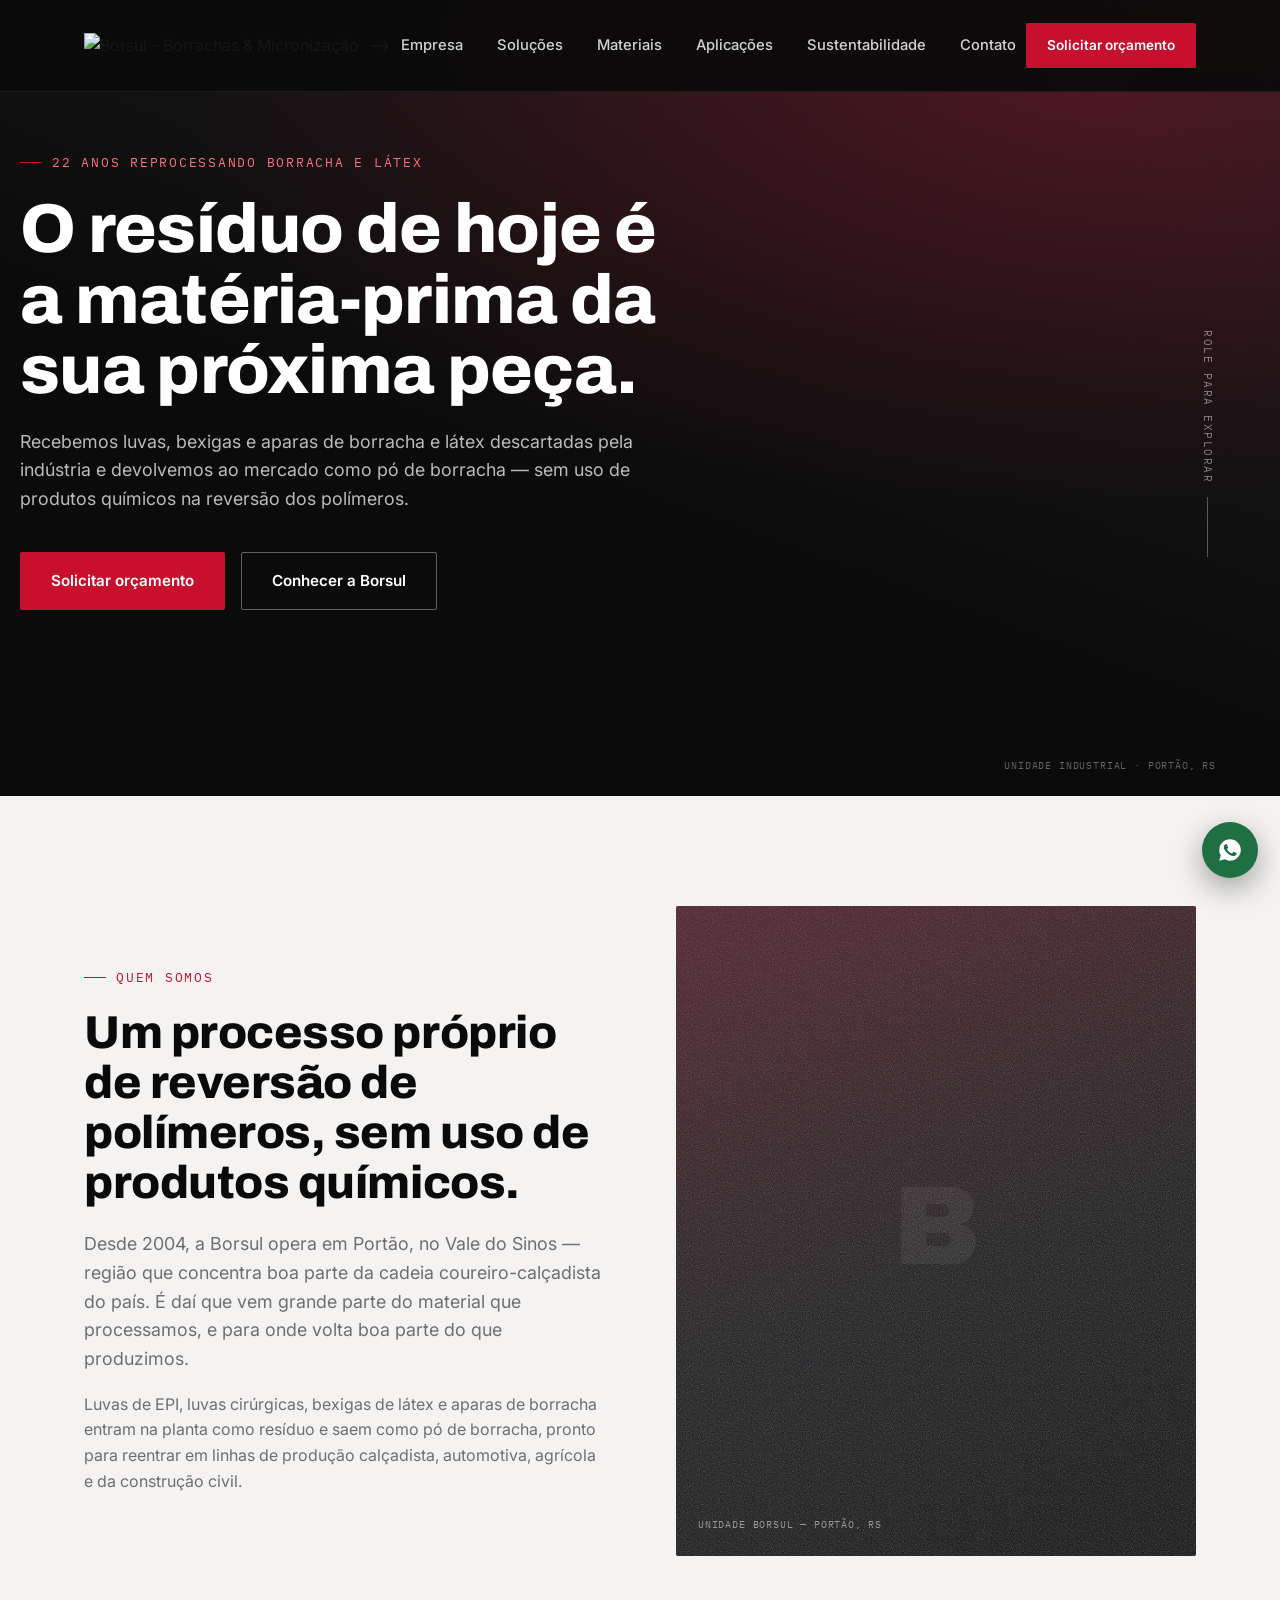
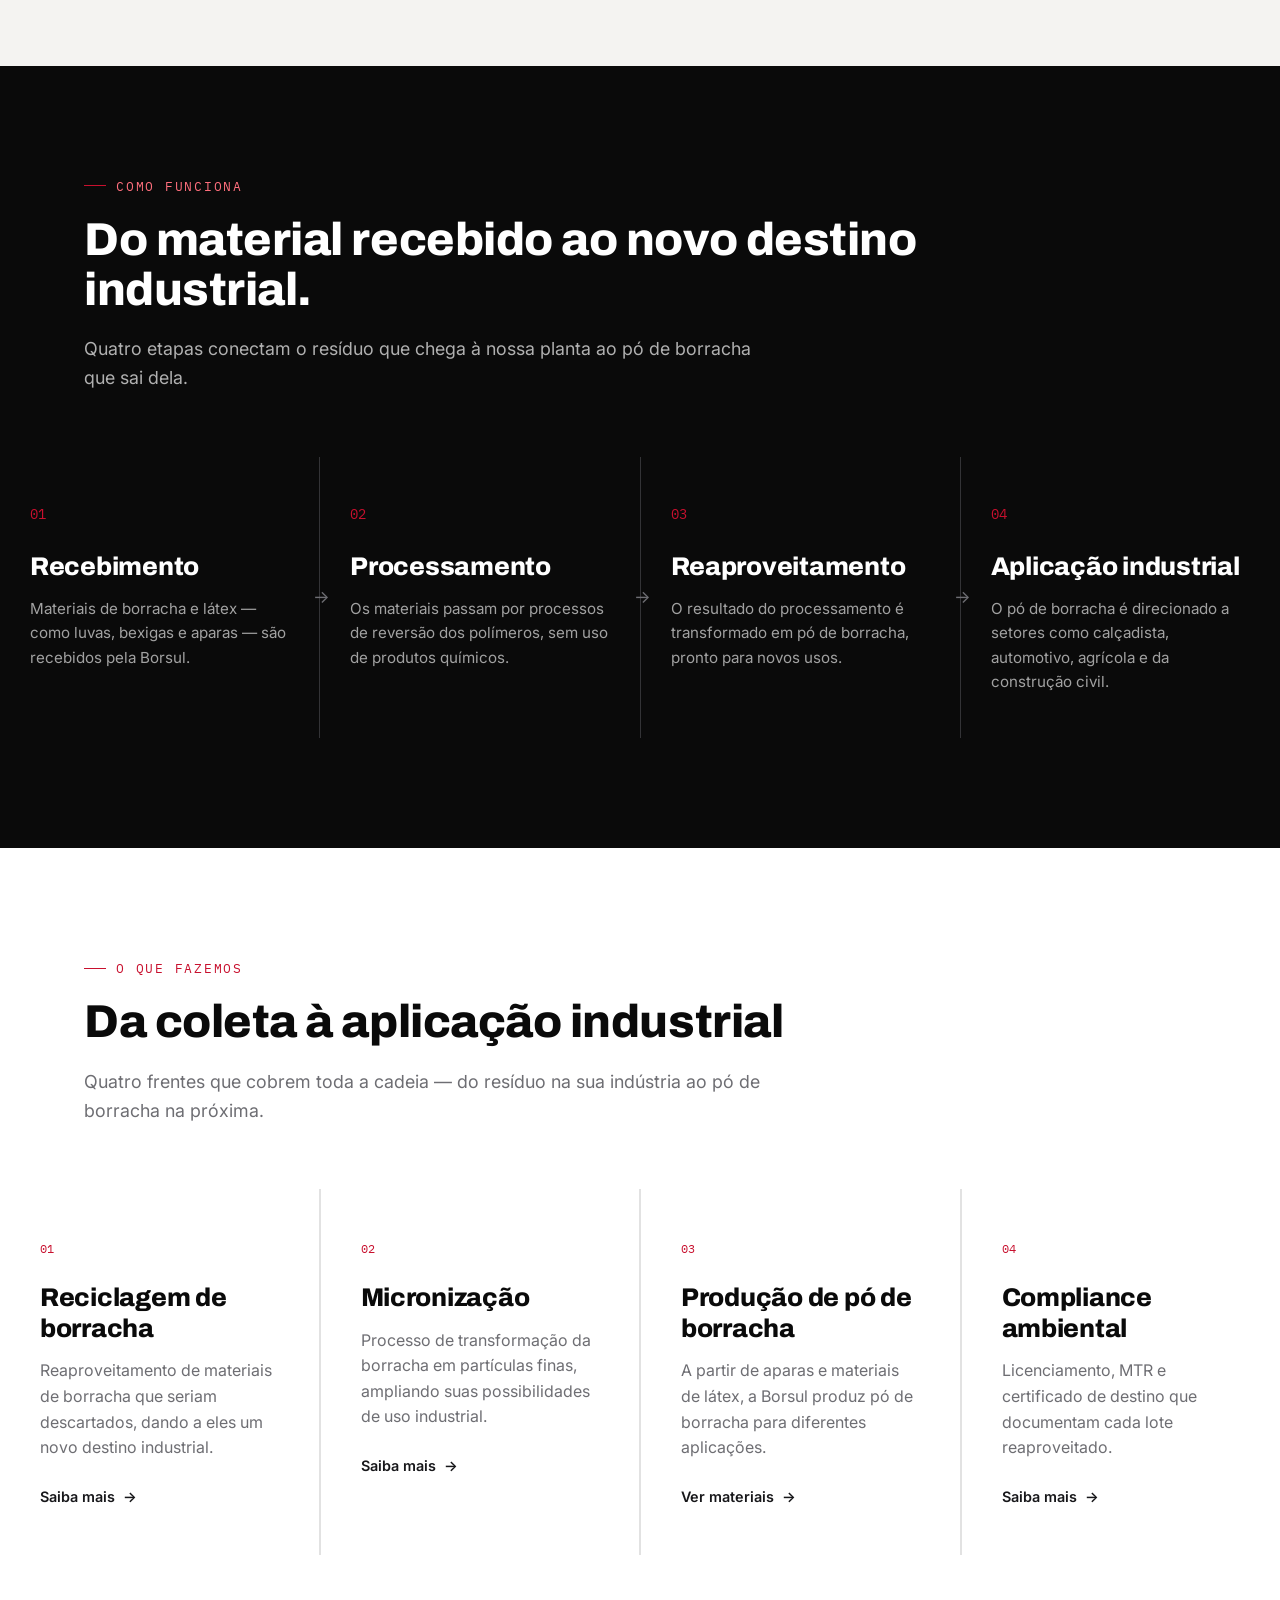
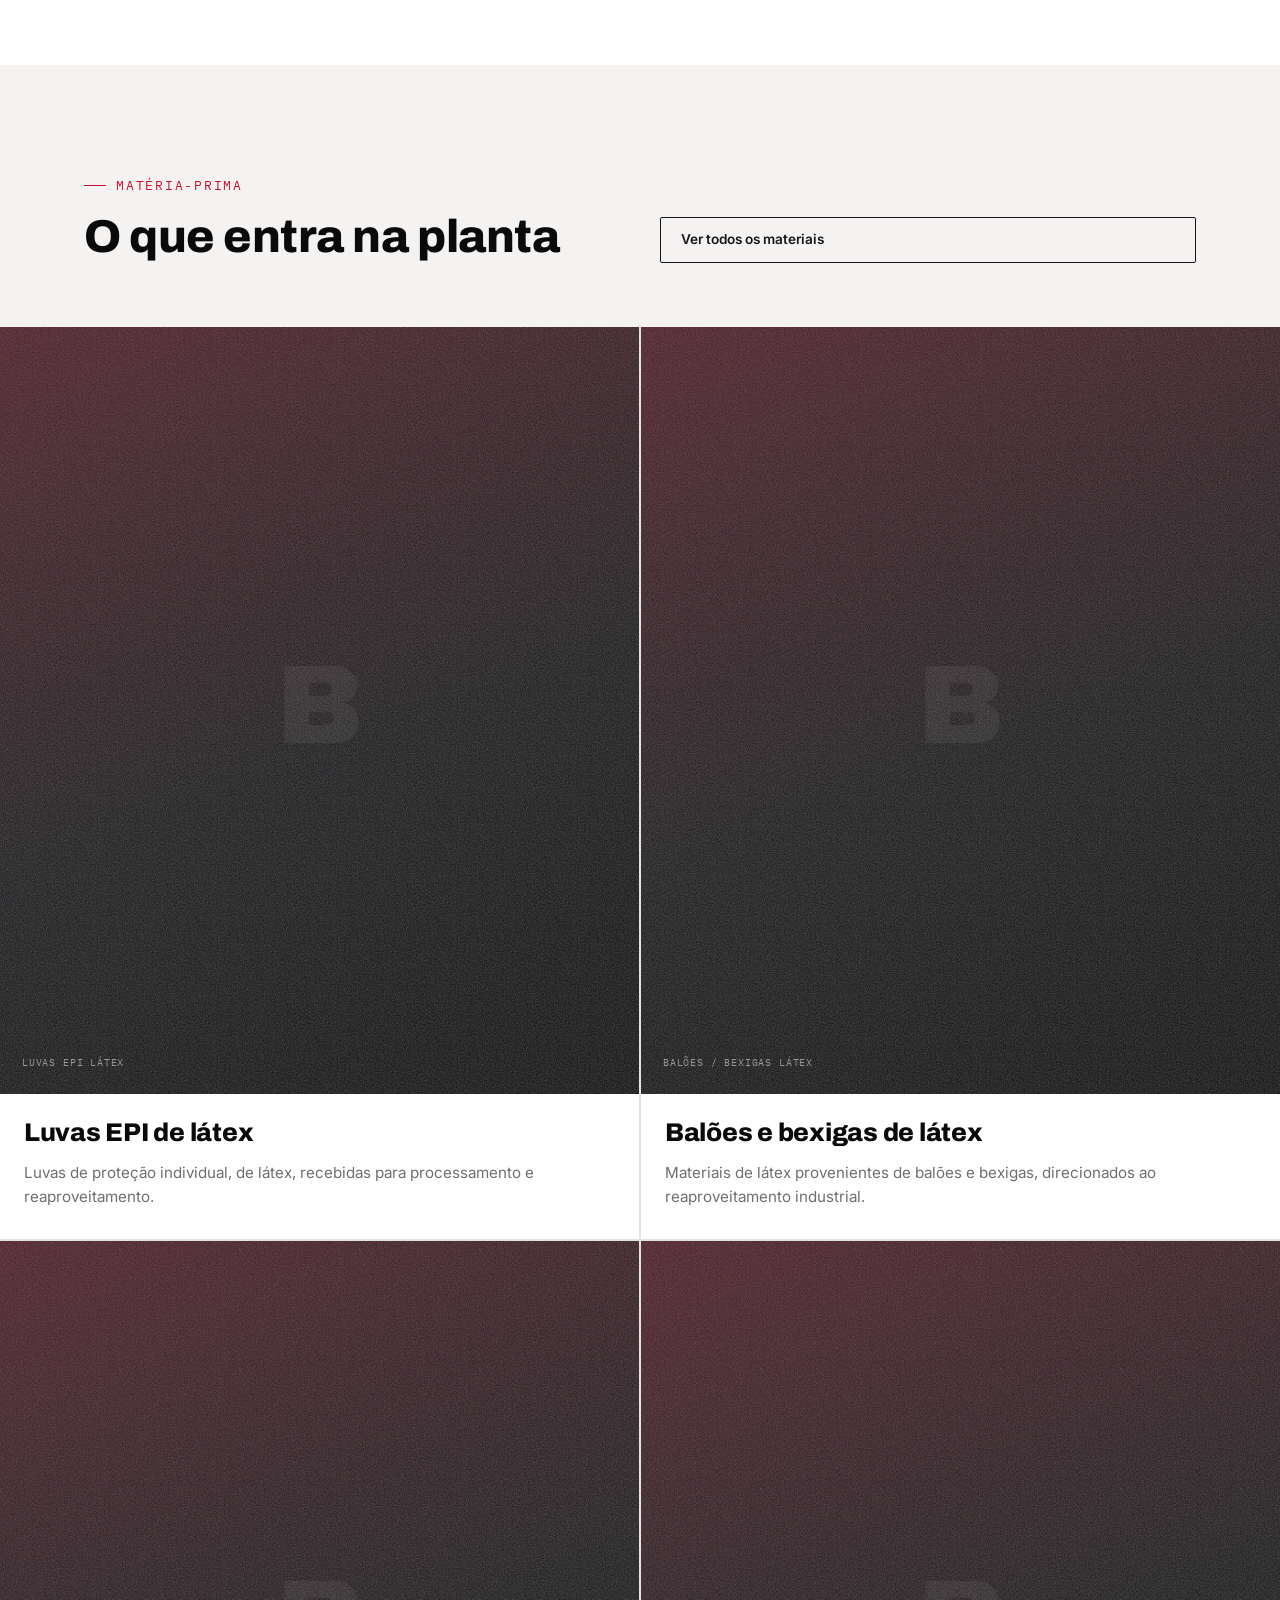
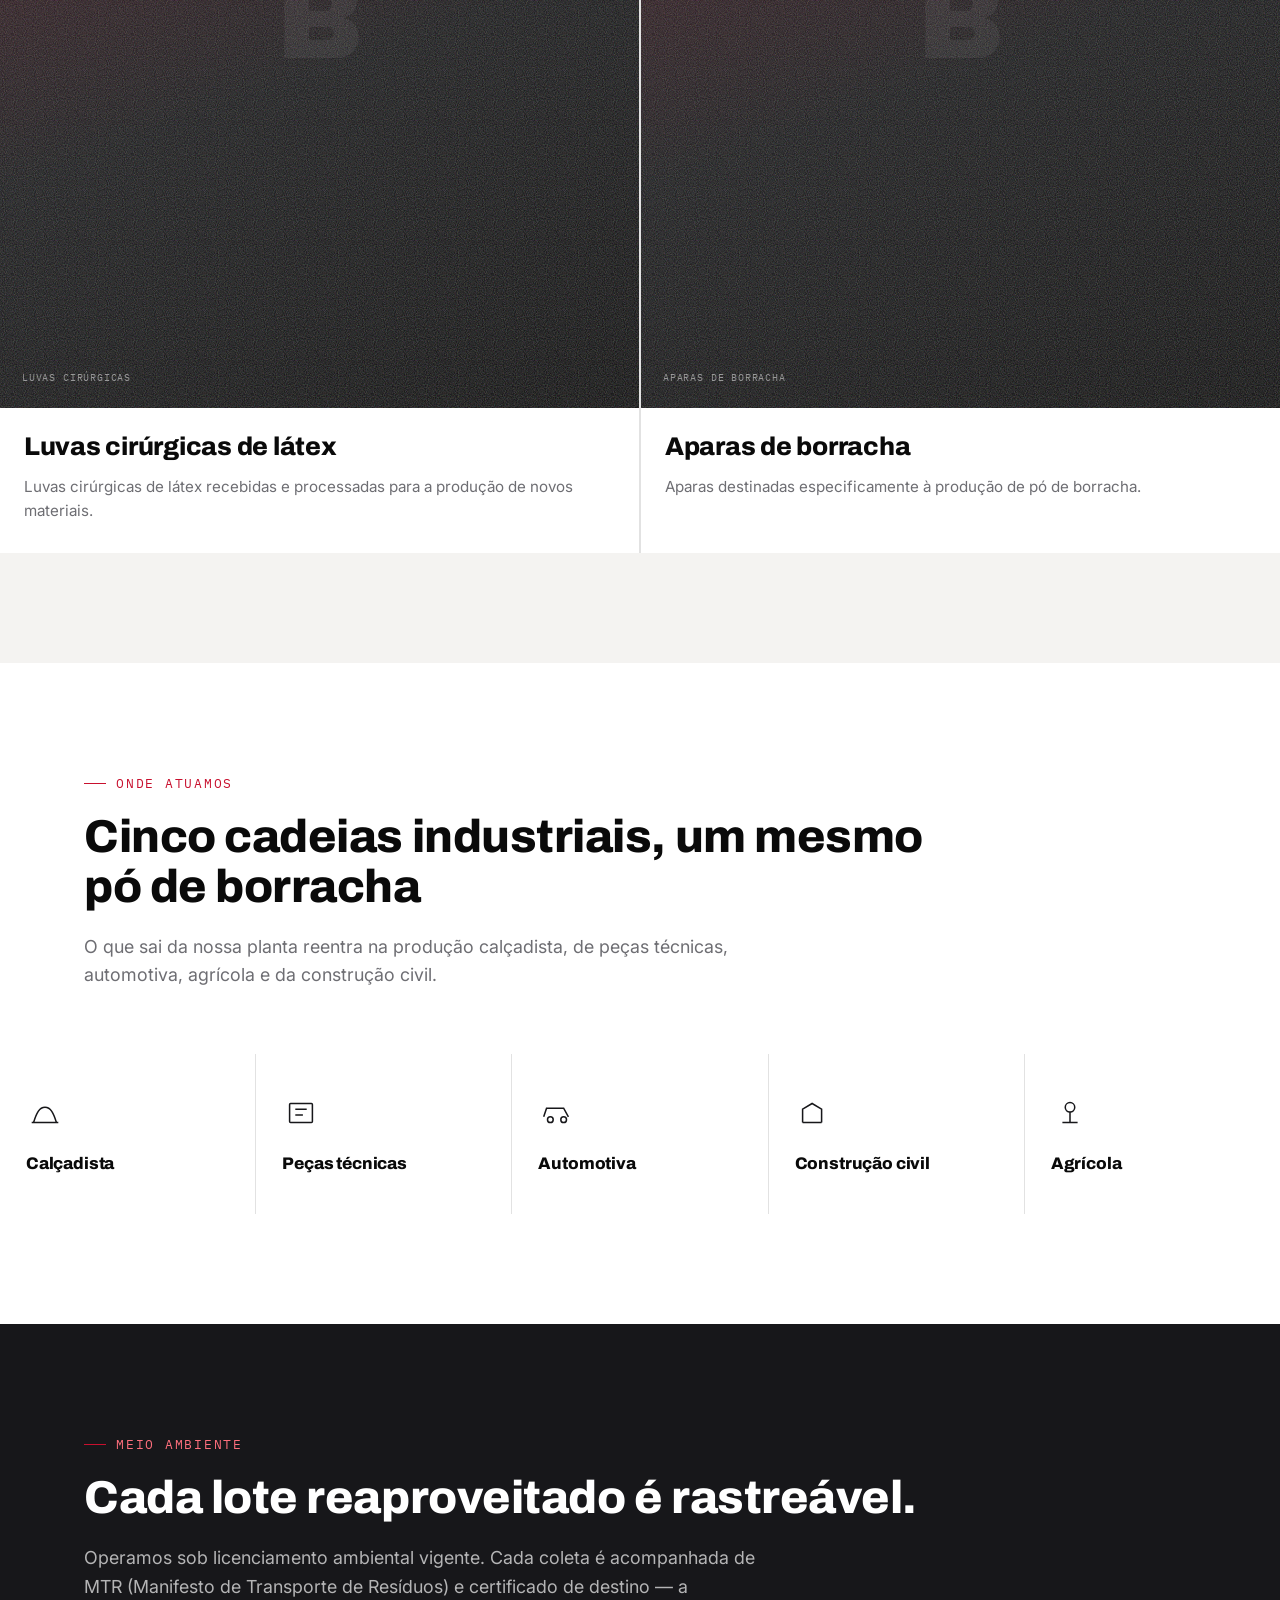
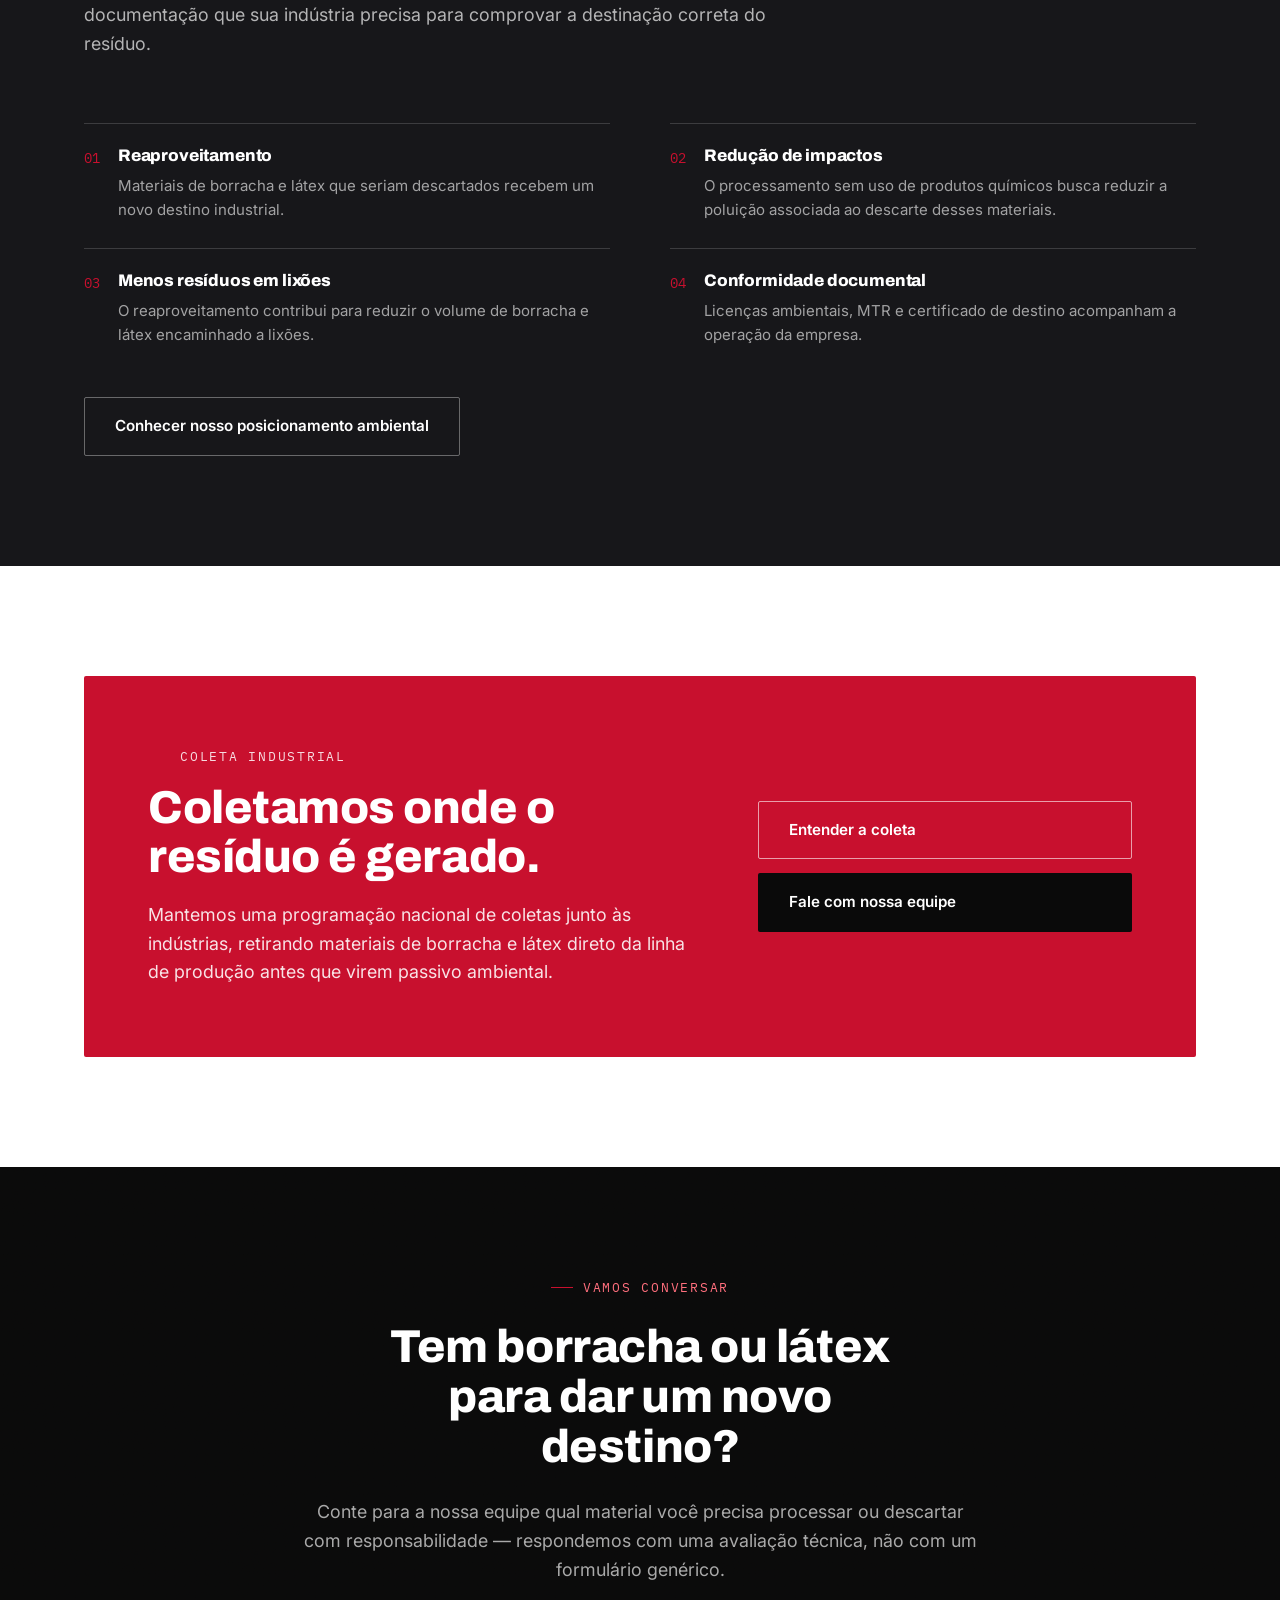
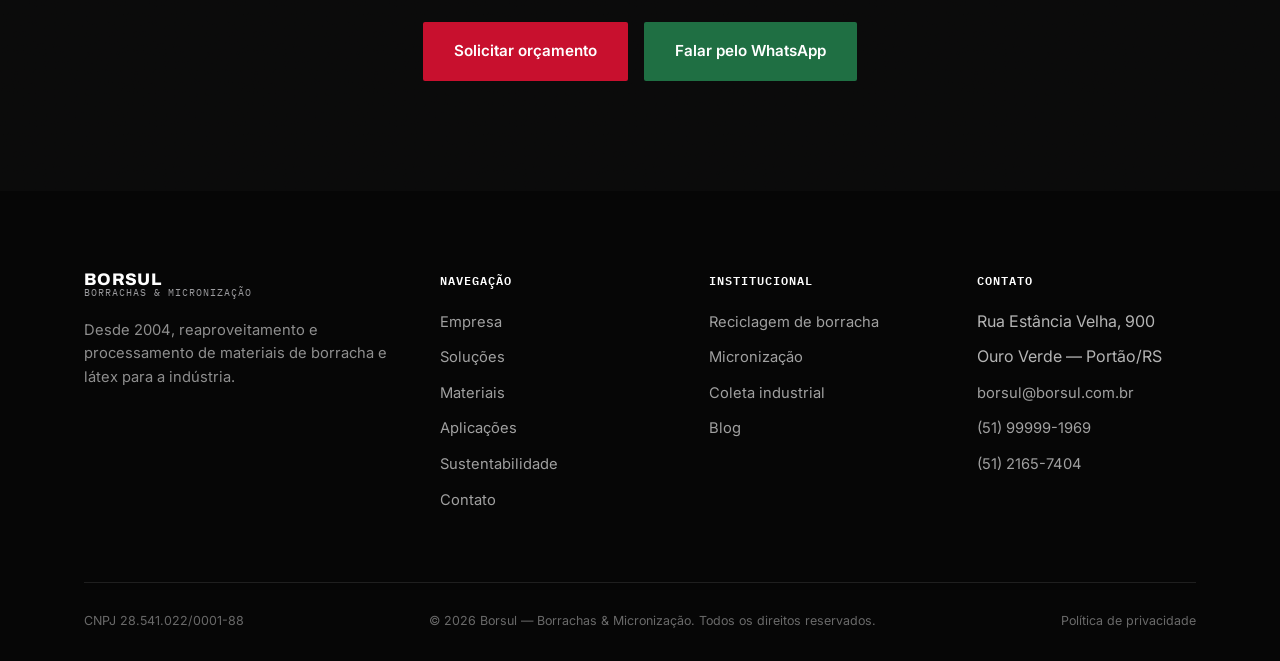
==== commit 67ca0168: "Add files via upload" ====
--- a/index.html
+++ b/index.html
@@ -44,12 +44,7 @@
 <header class="site-header">
   <div class="container">
     <a href="/" class="brand">
-      <!-- Quando o logotipo oficial estiver disponível, substituir por:
-           <img src="assets/images/logo.png" alt="Borsul – Borrachas & Micronização" class="brand-mark-img"> -->
-      <span class="brand-name">
-        <strong>BORSUL</strong>
-        <span>borrachas &amp; micronização</span>
-      </span>
+      <img src="assets/images/logo.png" alt="Borsul – Borrachas & Micronização" class="brand-mark-img"> -->
     </a>
     <nav class="main-nav" aria-label="Navegação principal">
       <a href="empresa/" aria-current="false">Empresa</a>
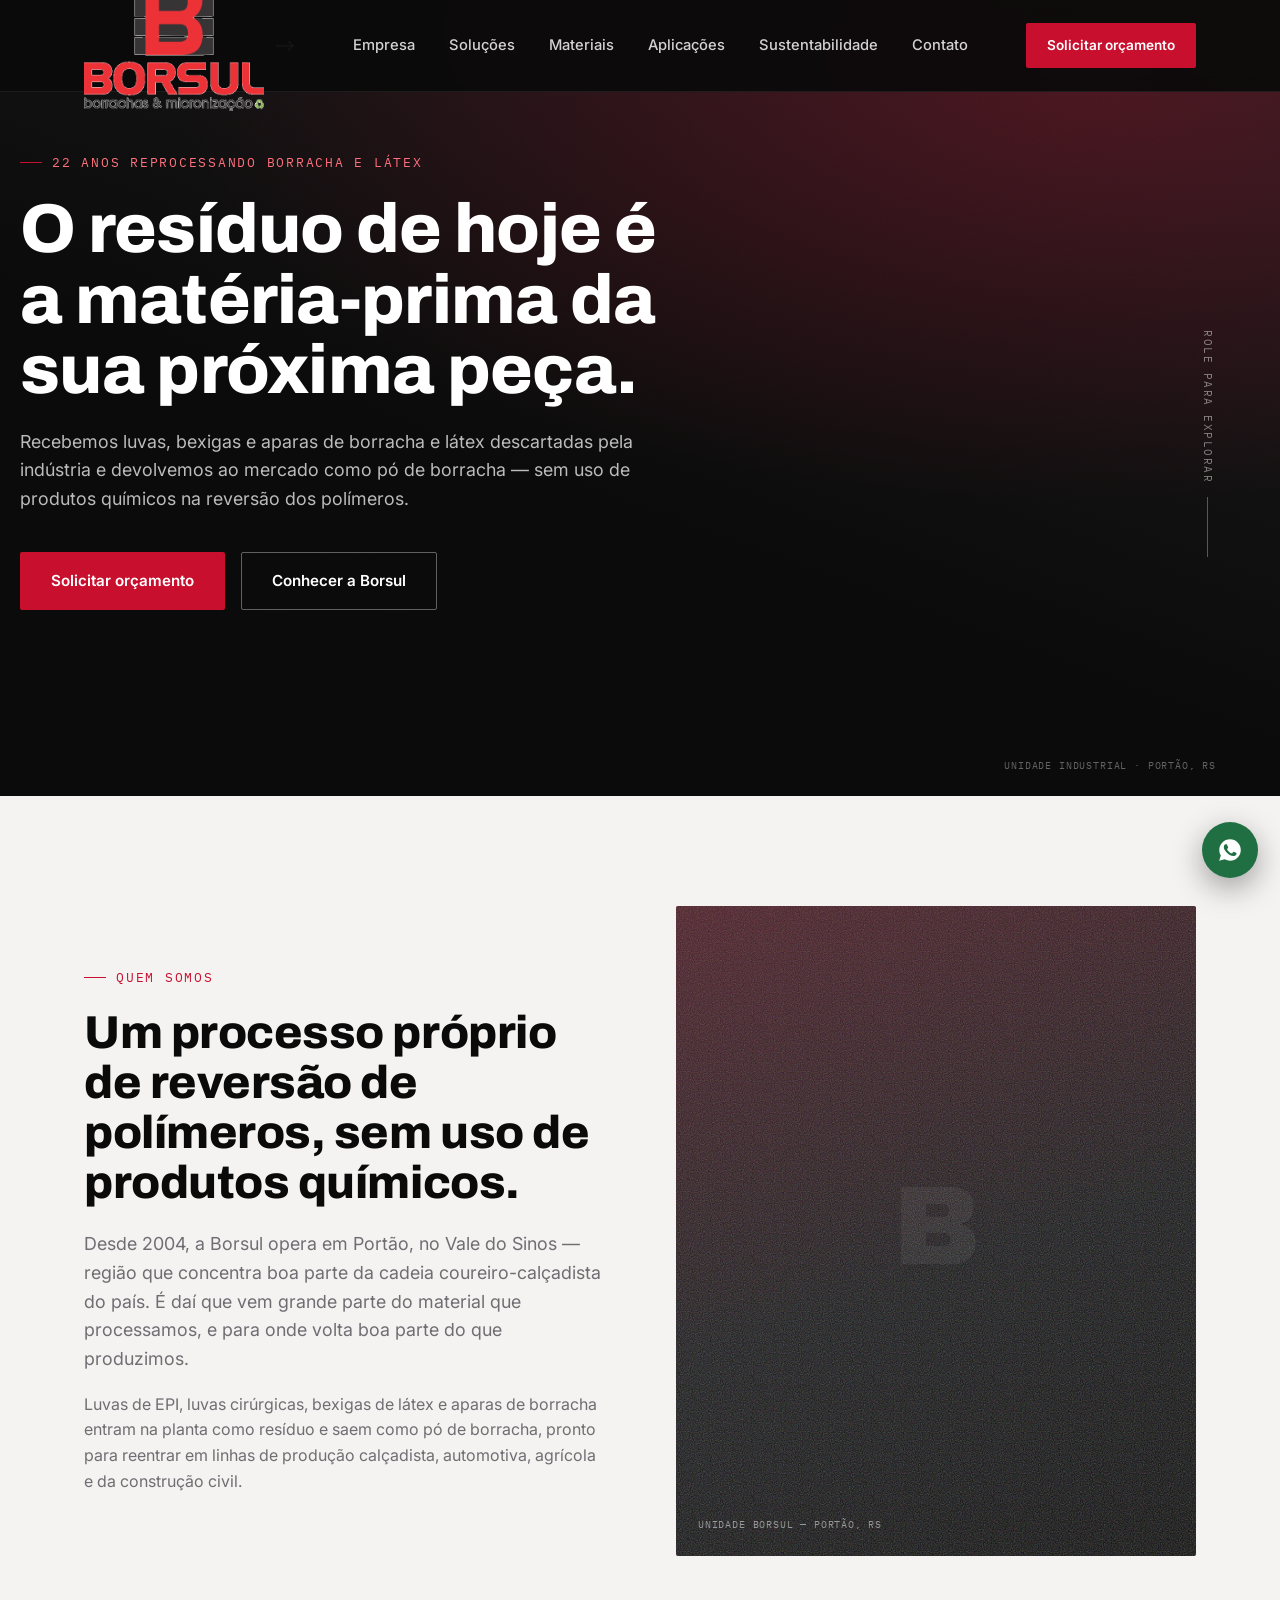
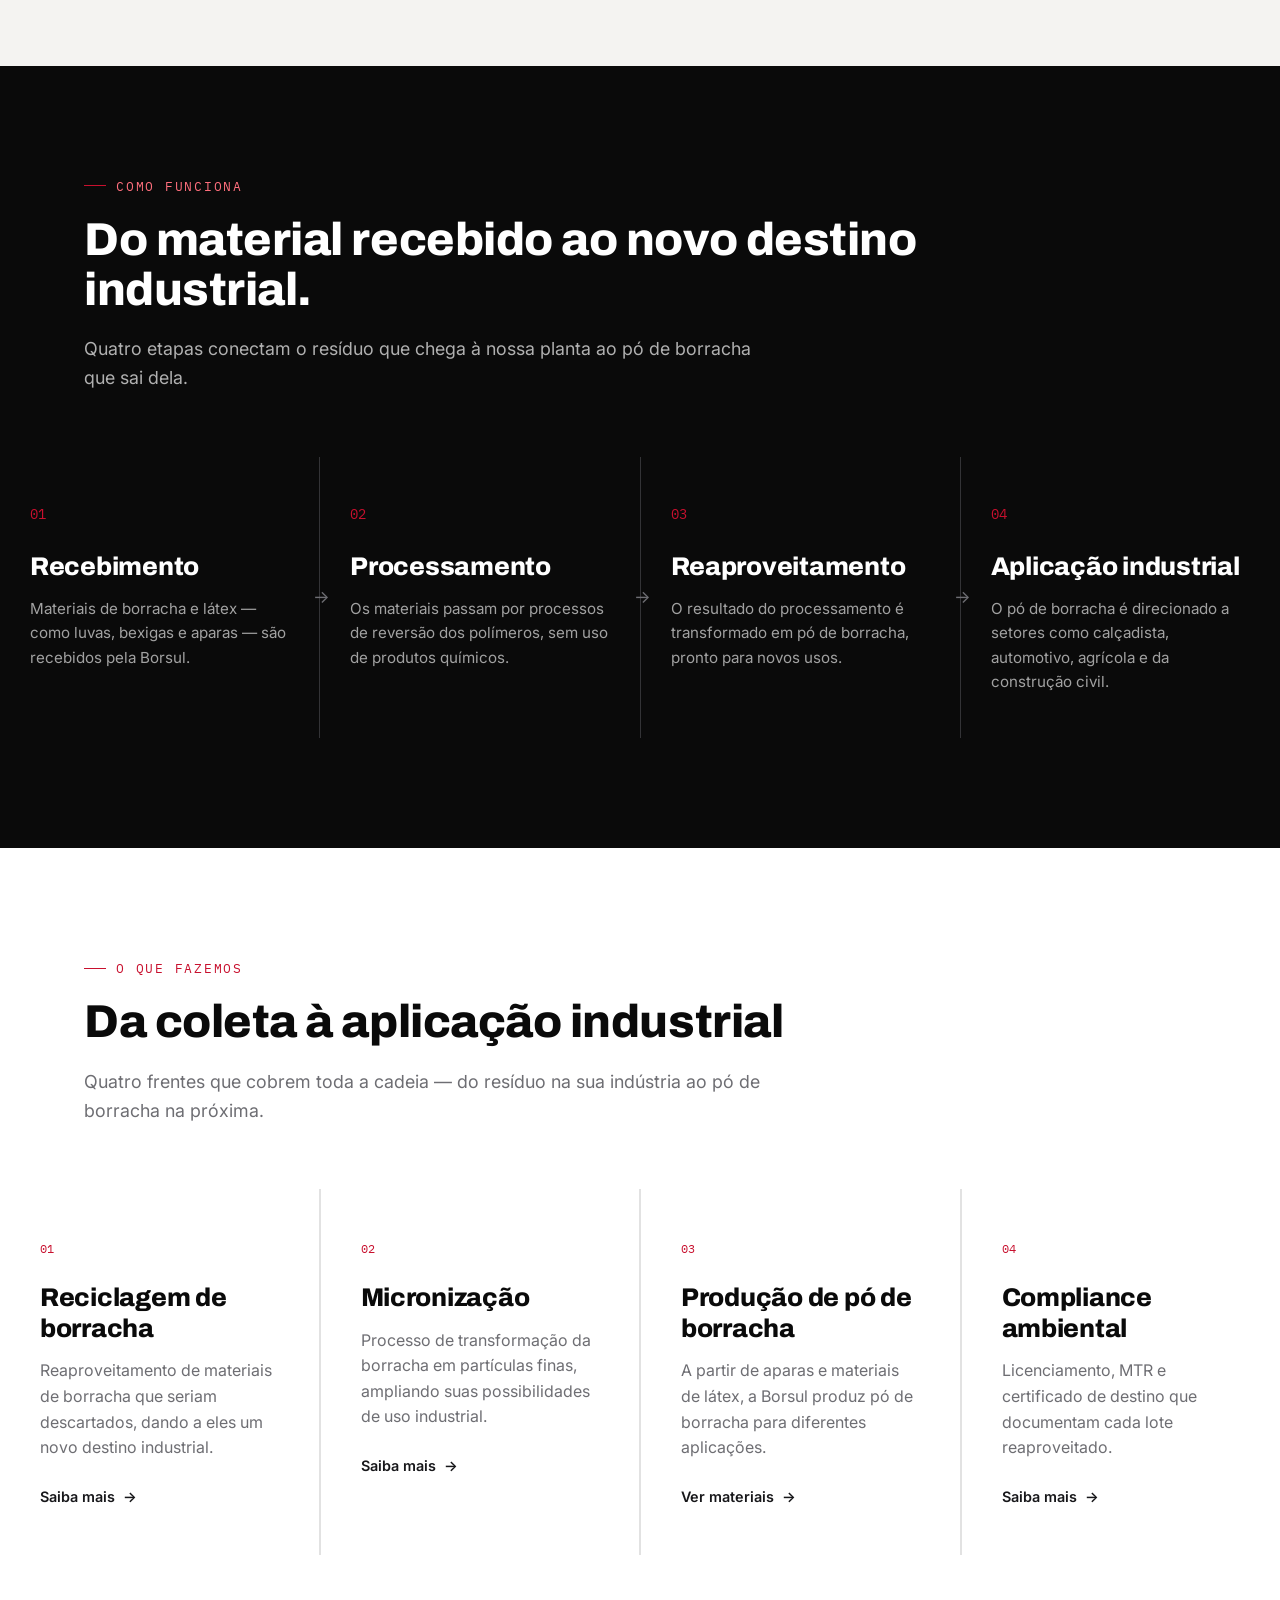
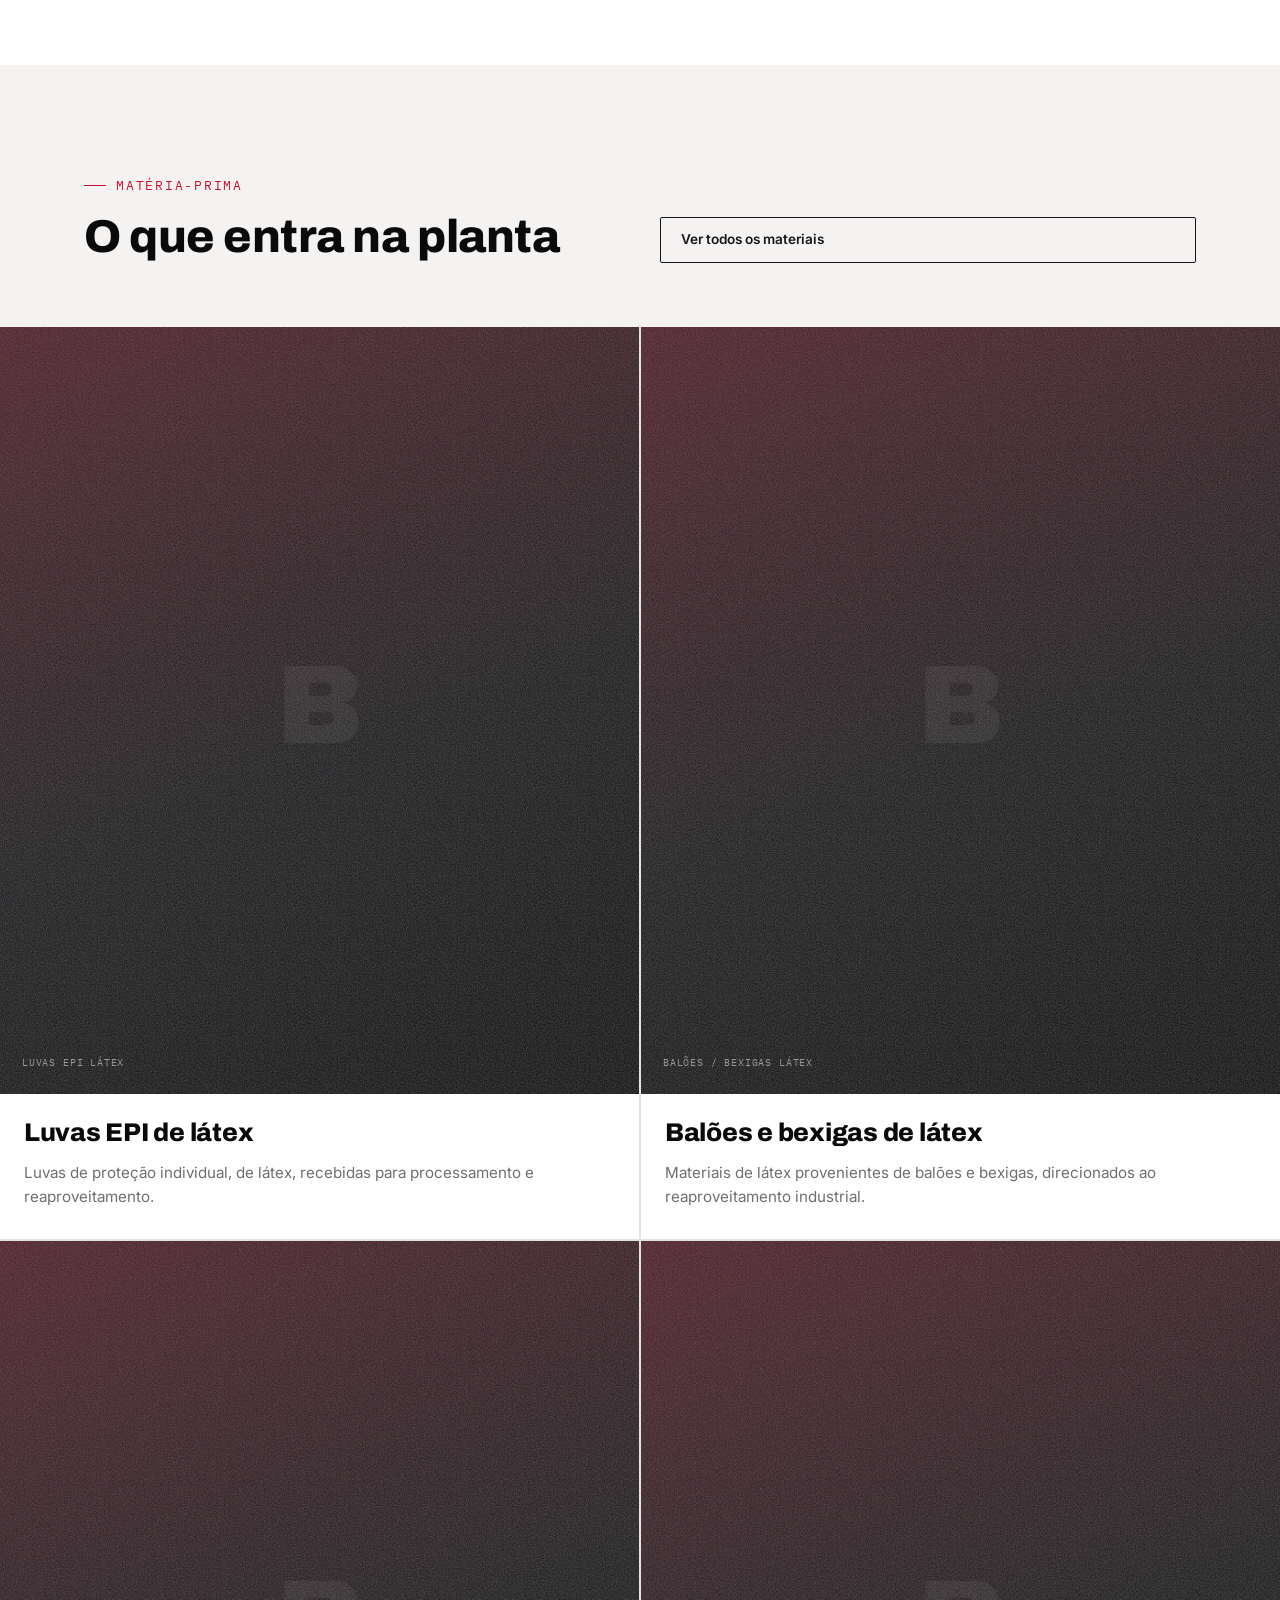
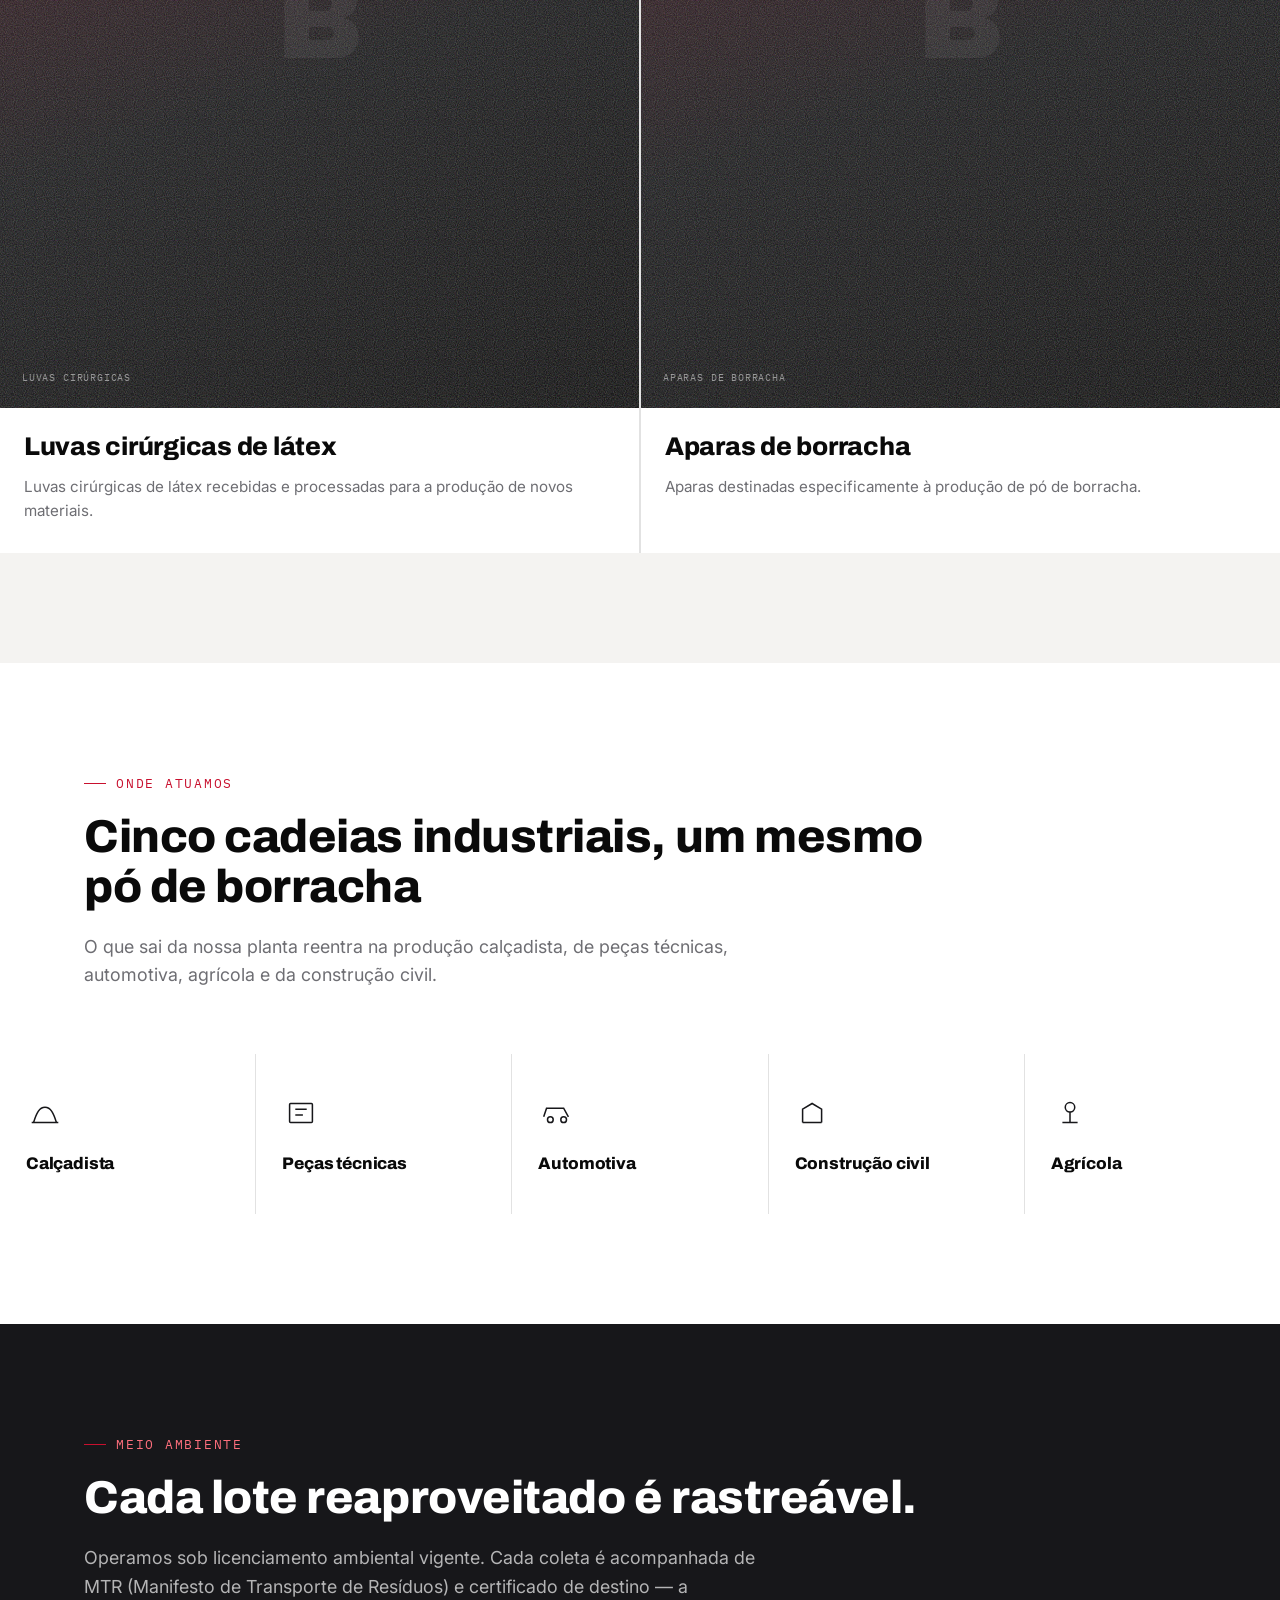
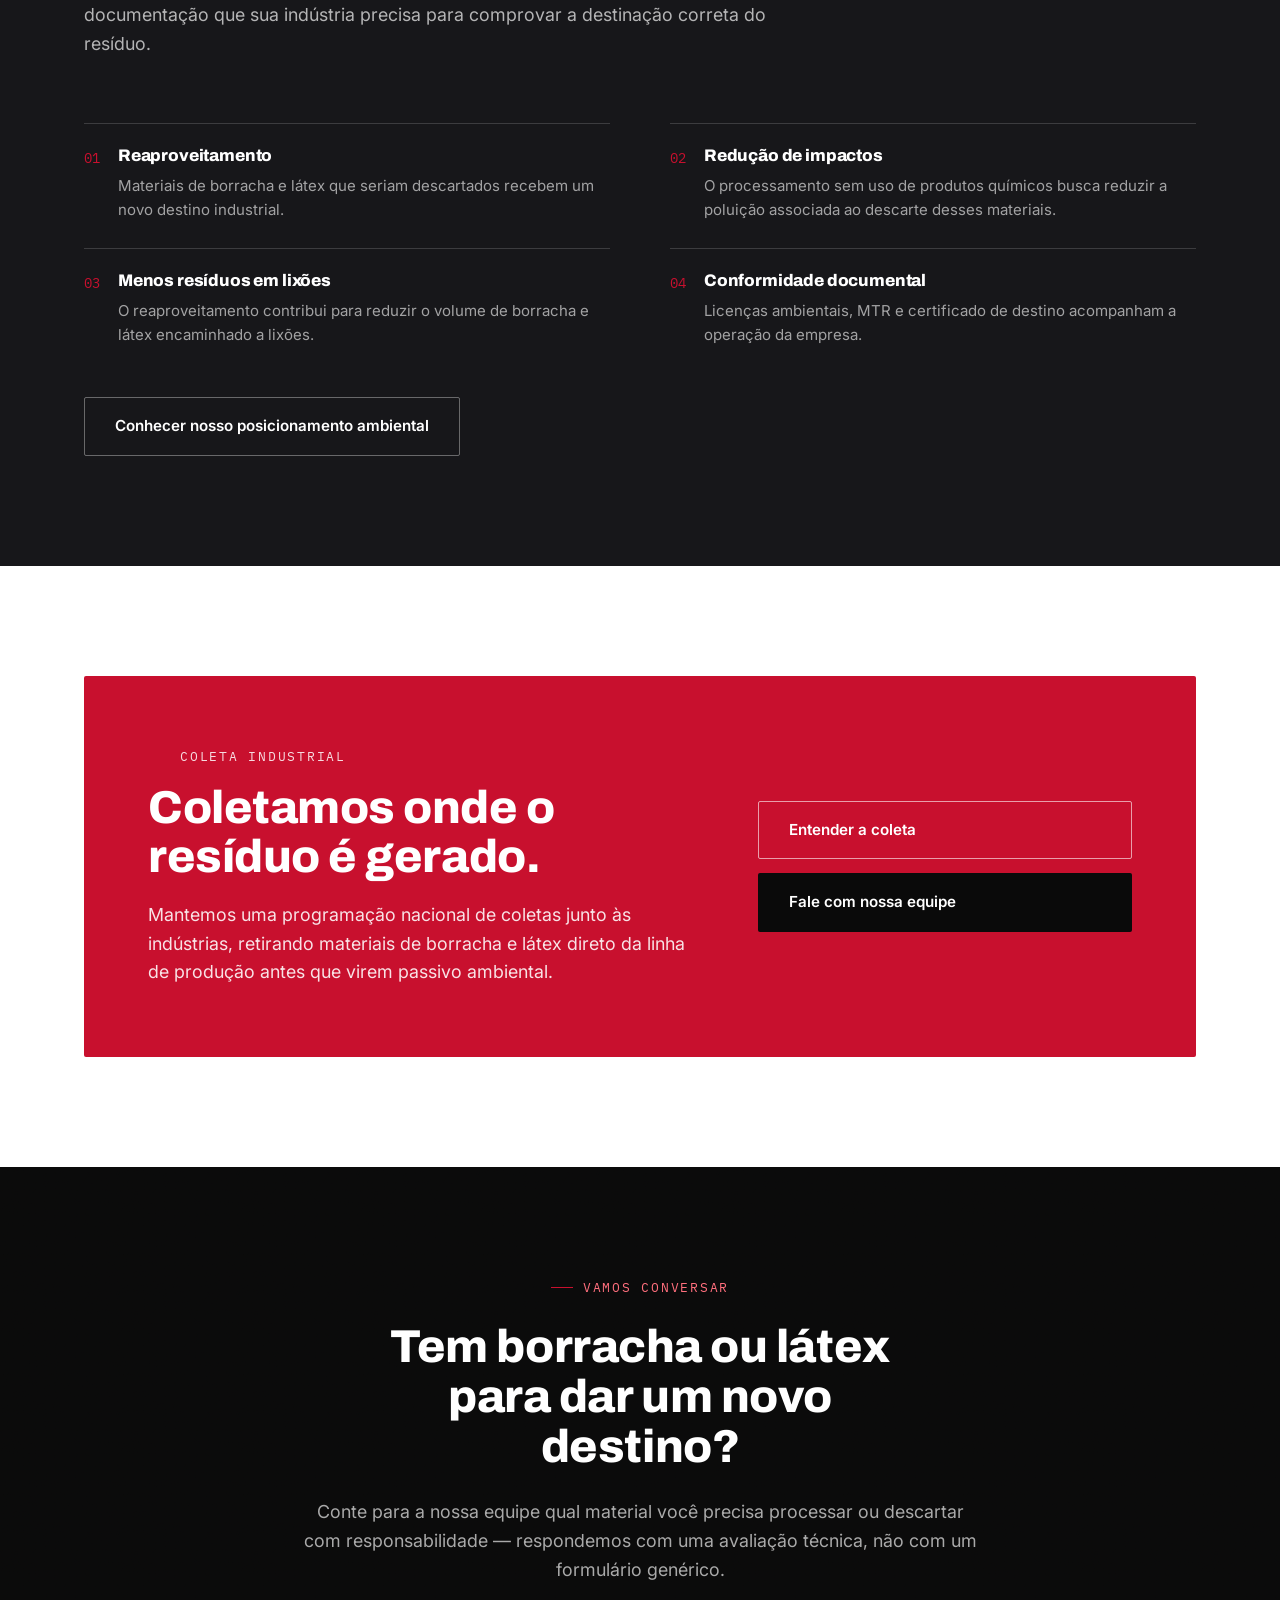
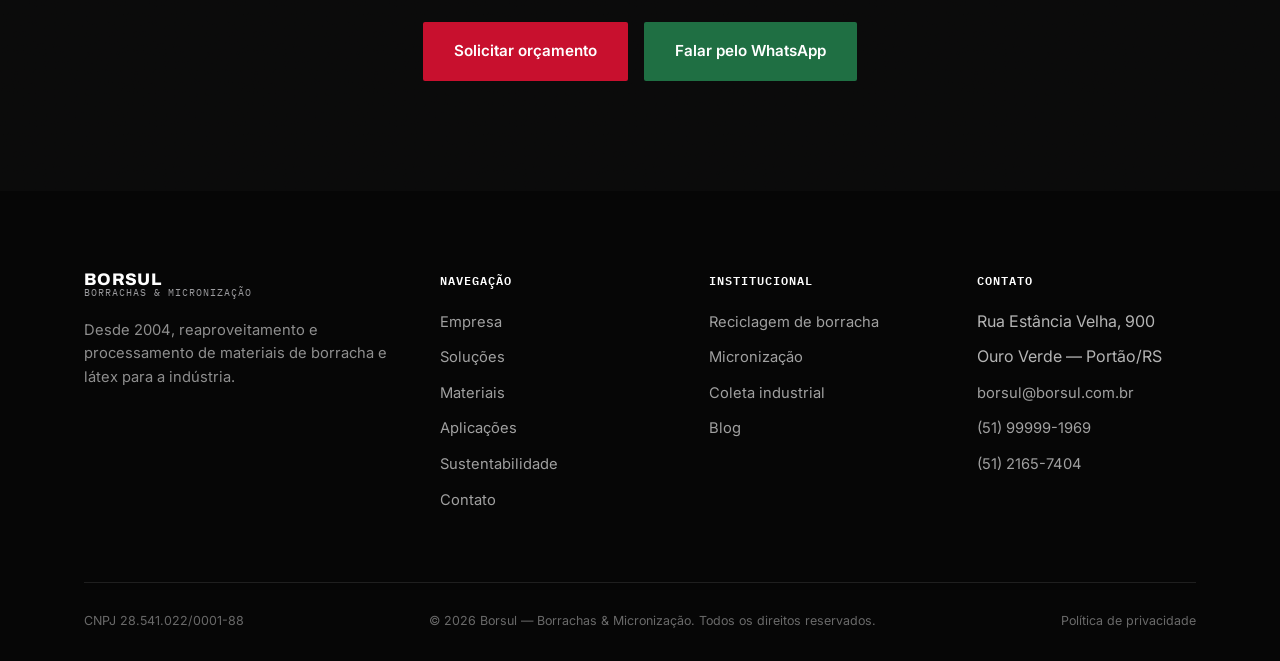
==== commit 3a684b65: "Add files via upload" ====
--- a/index.html
+++ b/index.html
@@ -44,7 +44,7 @@
 <header class="site-header">
   <div class="container">
     <a href="/" class="brand">
-      <img src="assets/images/logo.png" alt="Borsul – Borrachas & Micronização" class="brand-mark-img"> -->
+      <img src="assets/images/logo.png" alt="Borsul – Borrachas & Micronização" class="brand-mark-img" style="width: 180px; height: auto;"> -->
     </a>
     <nav class="main-nav" aria-label="Navegação principal">
       <a href="empresa/" aria-current="false">Empresa</a>
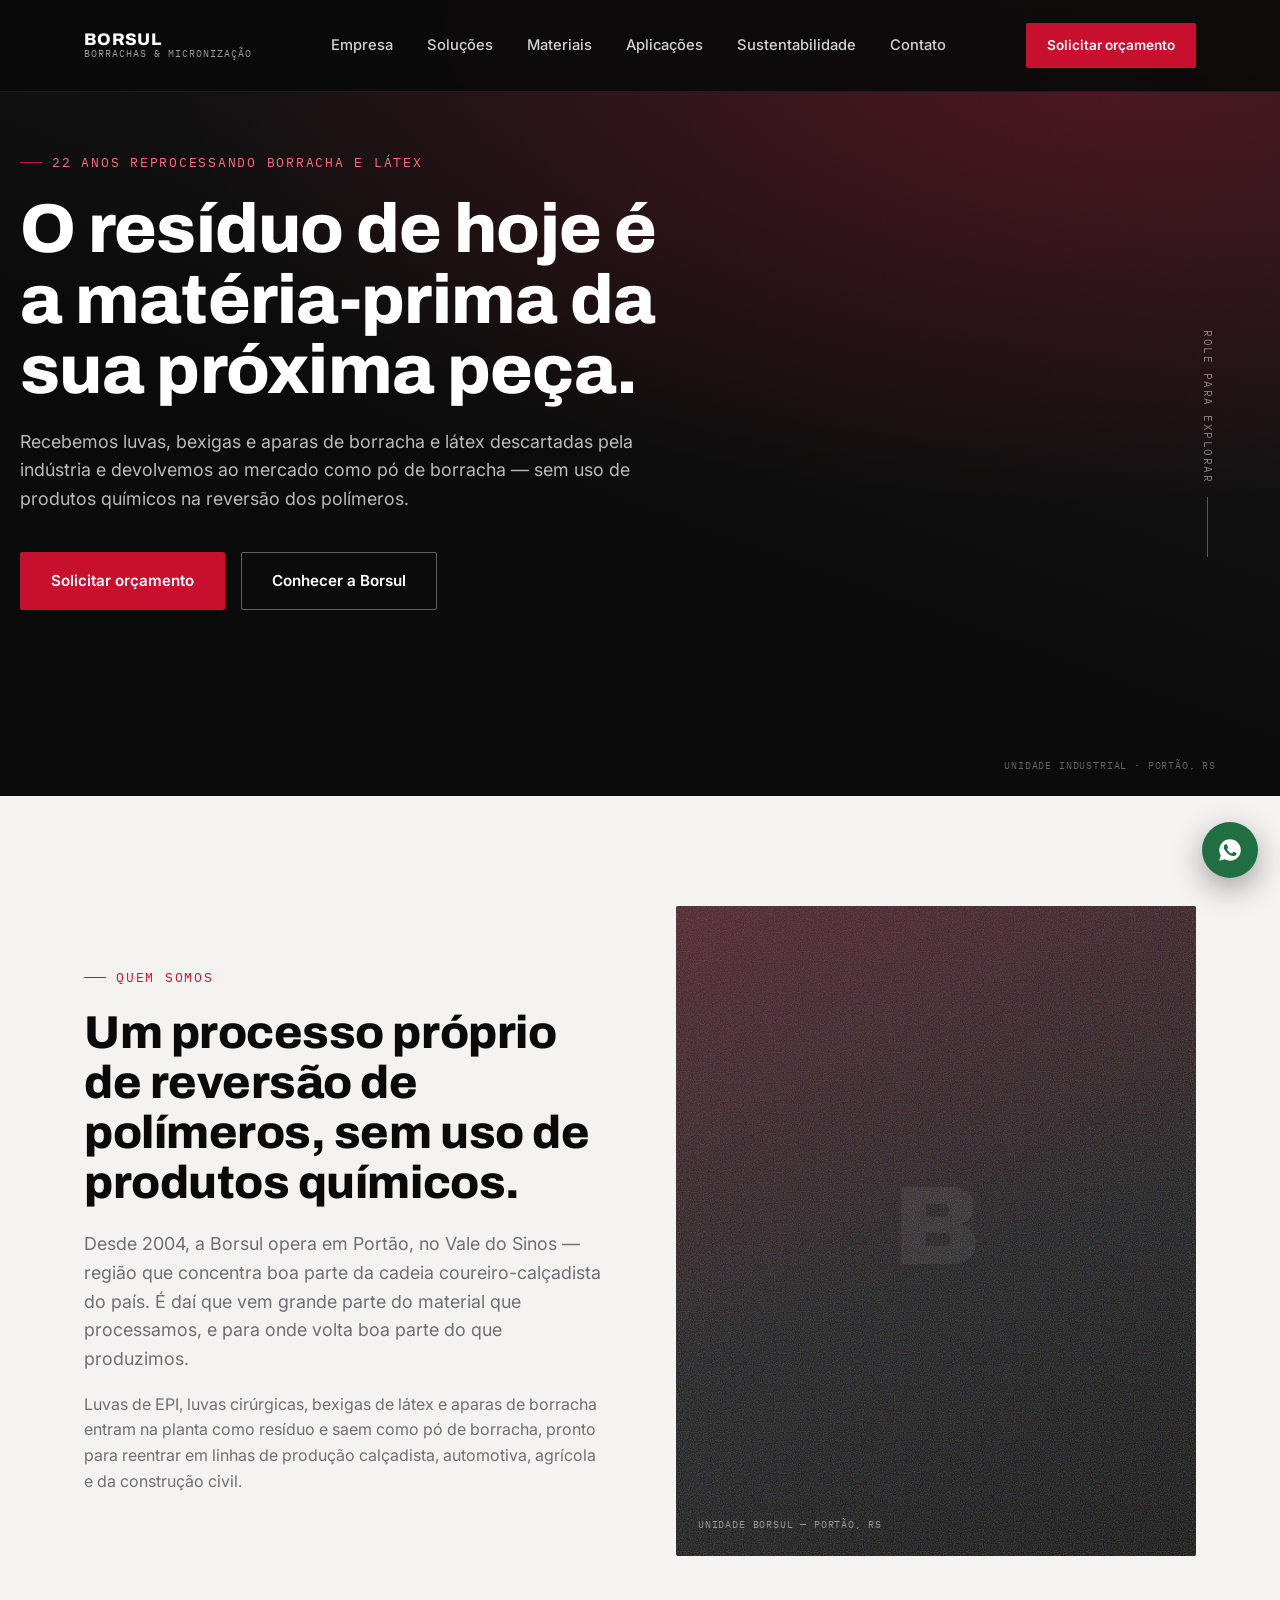
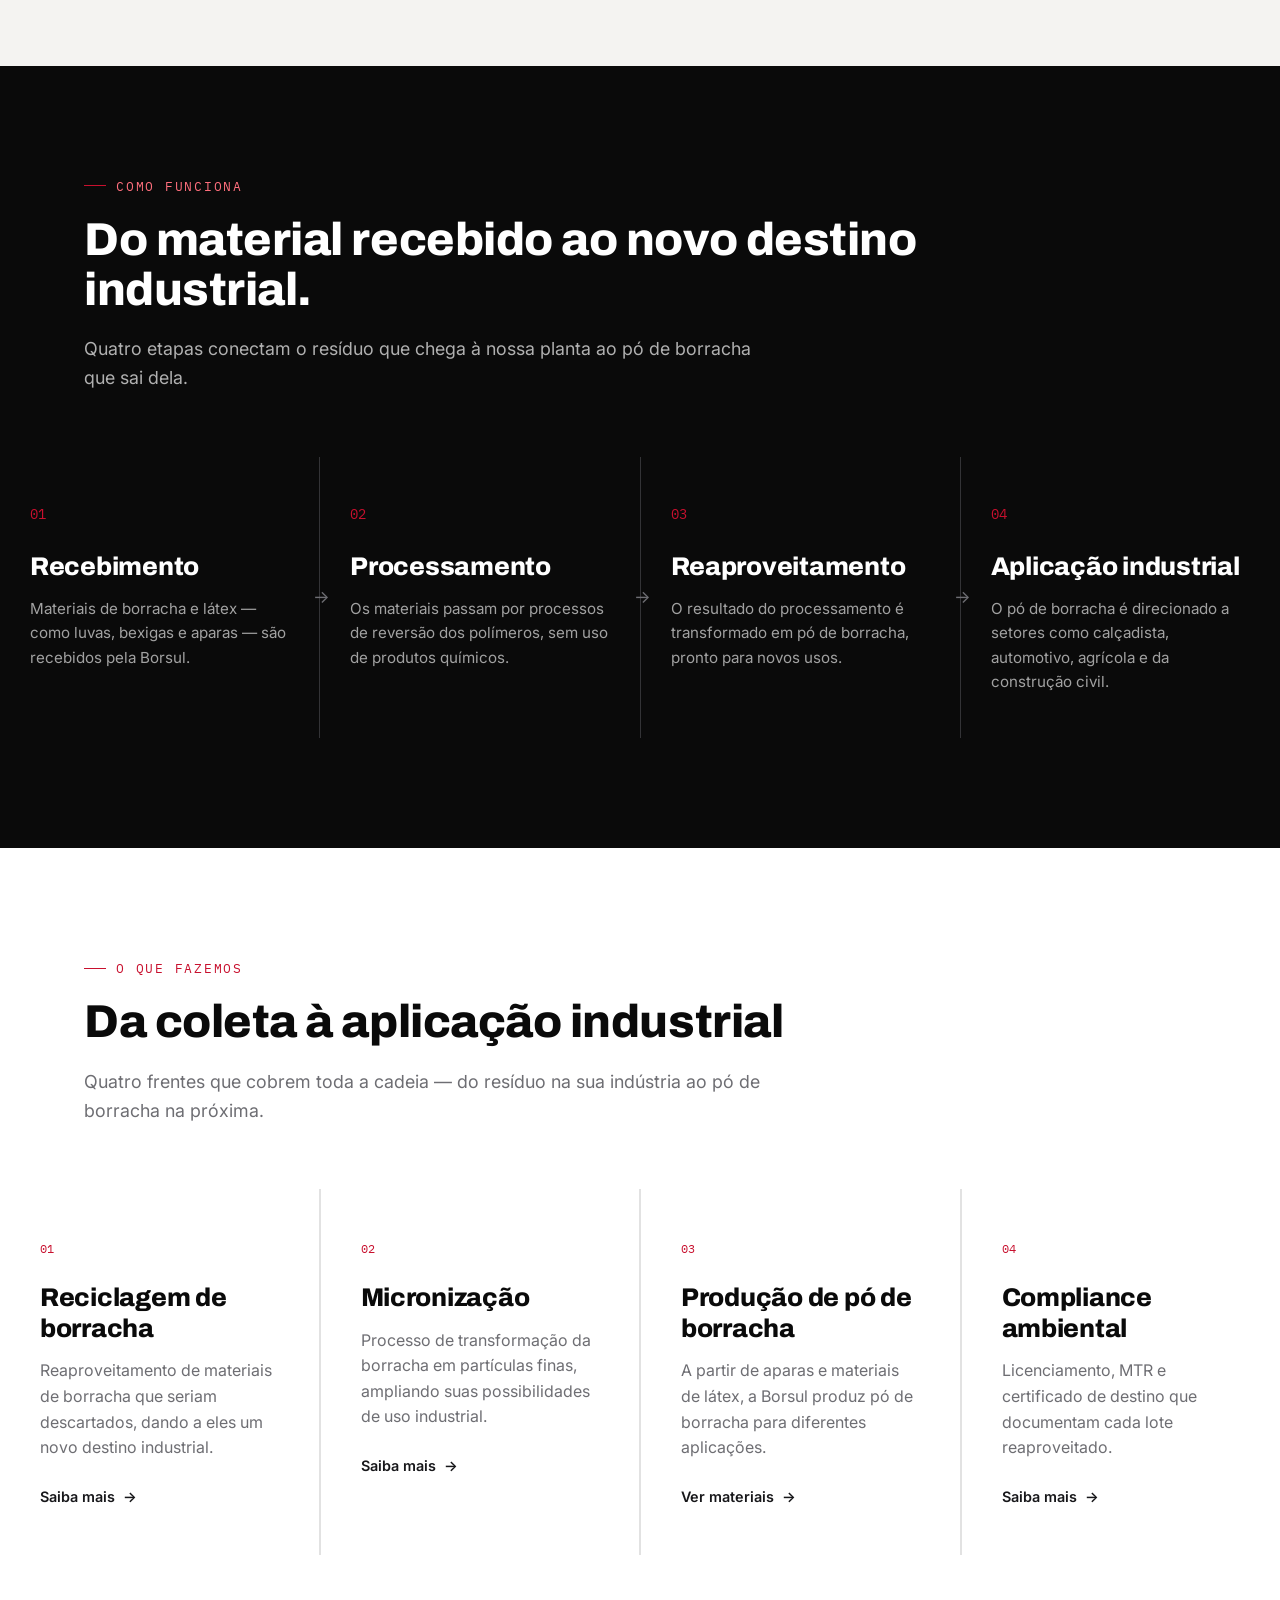
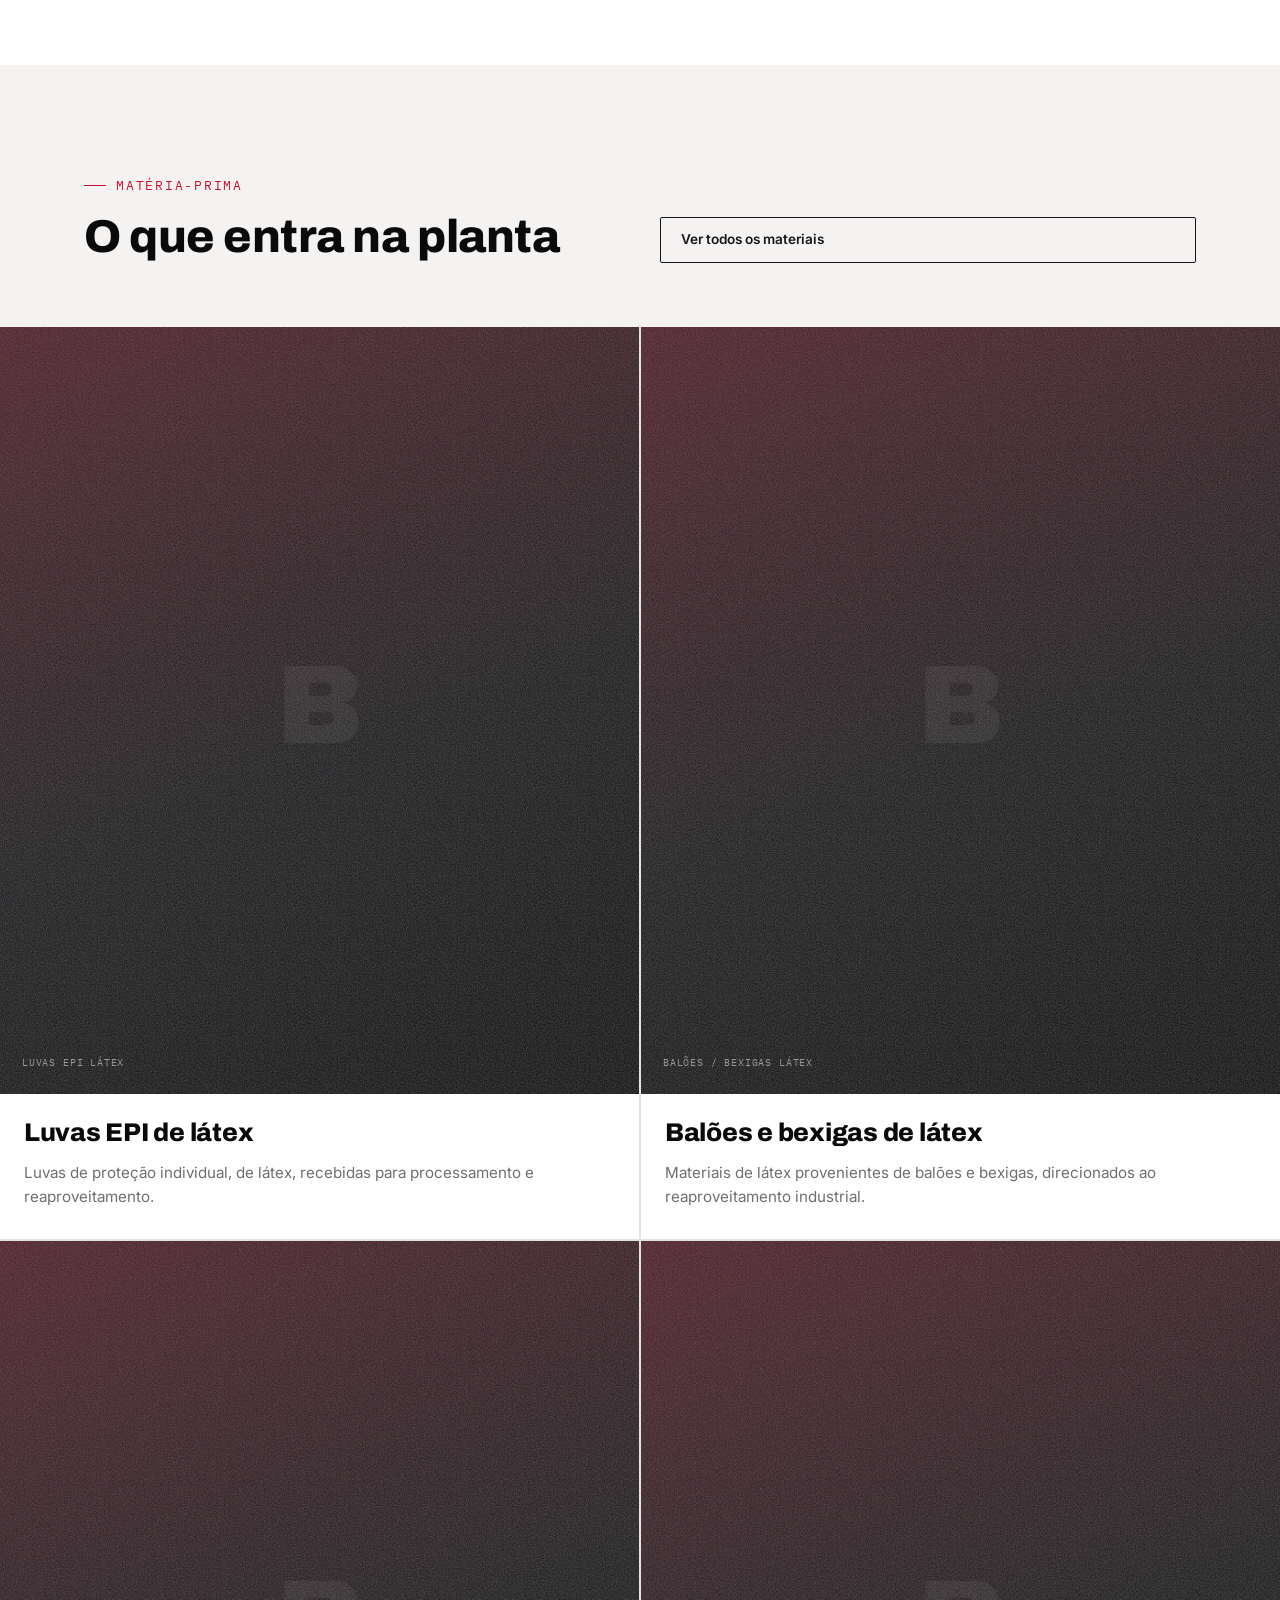
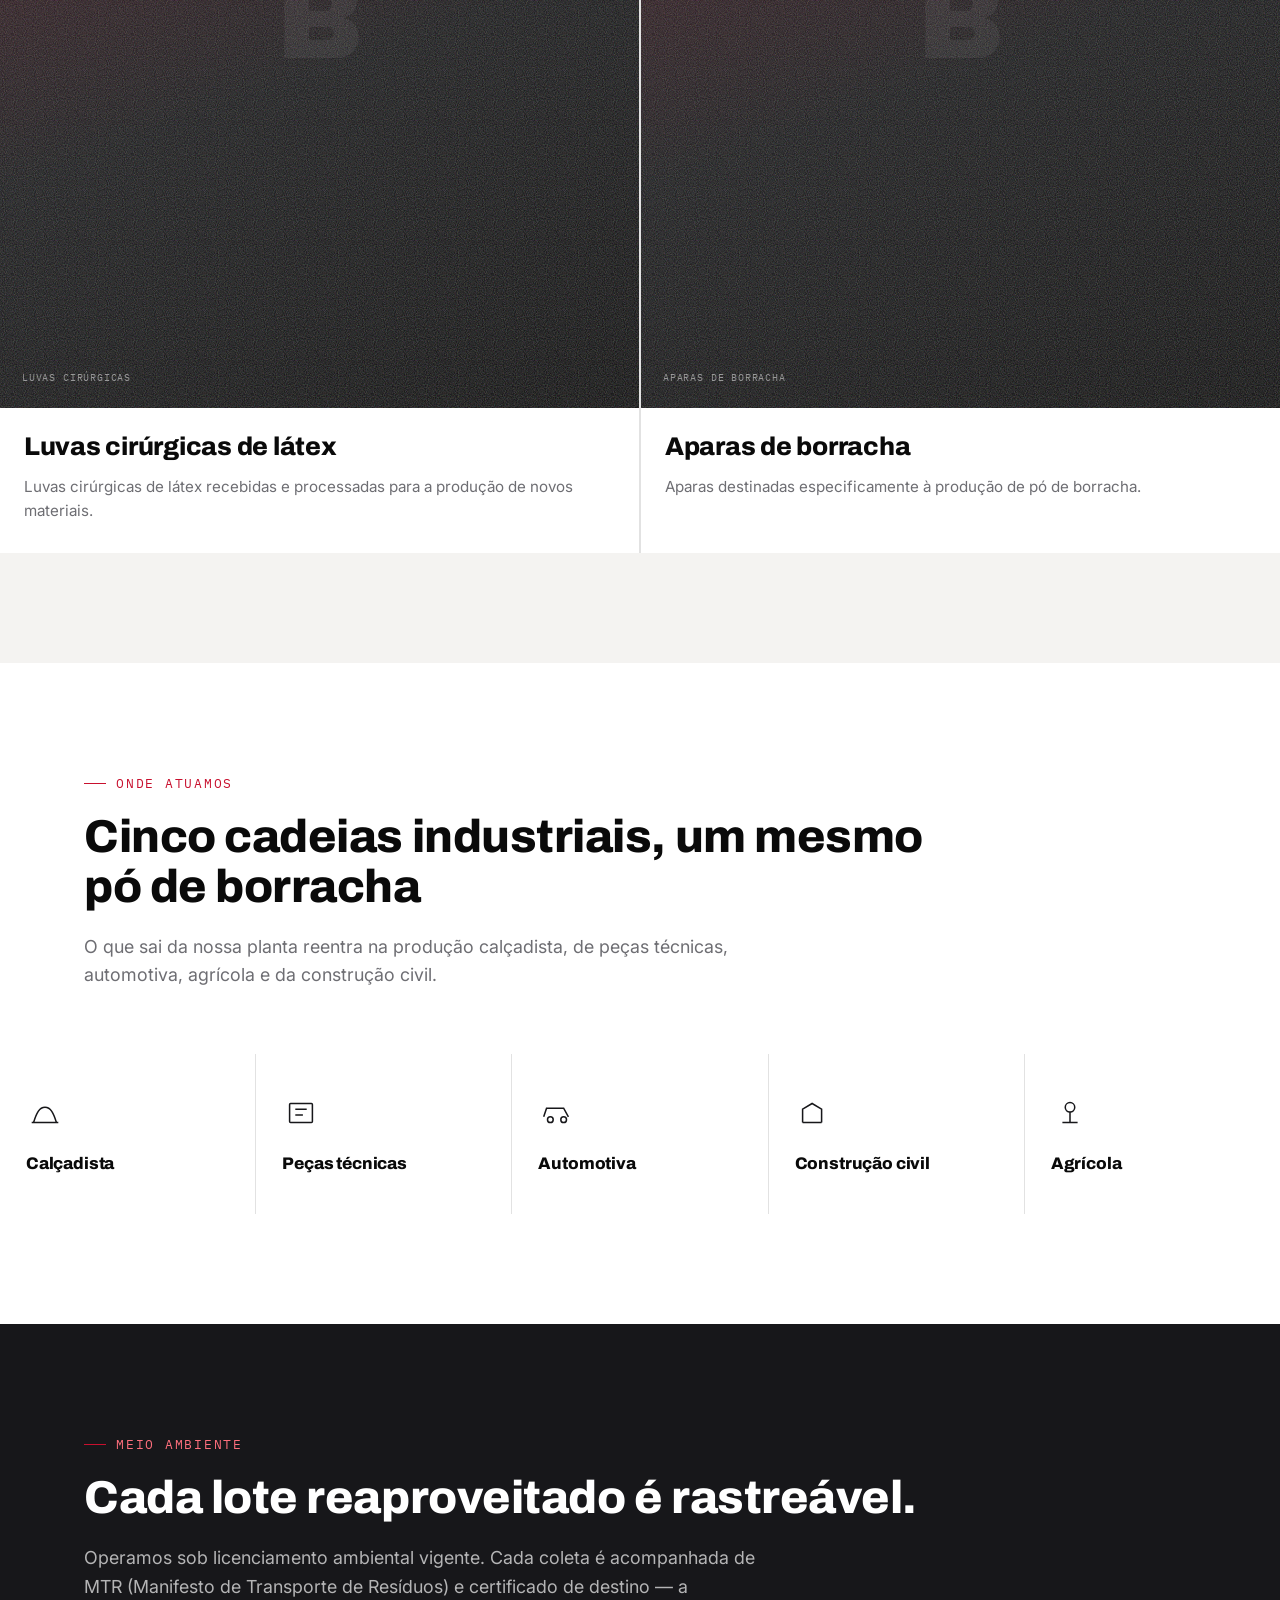
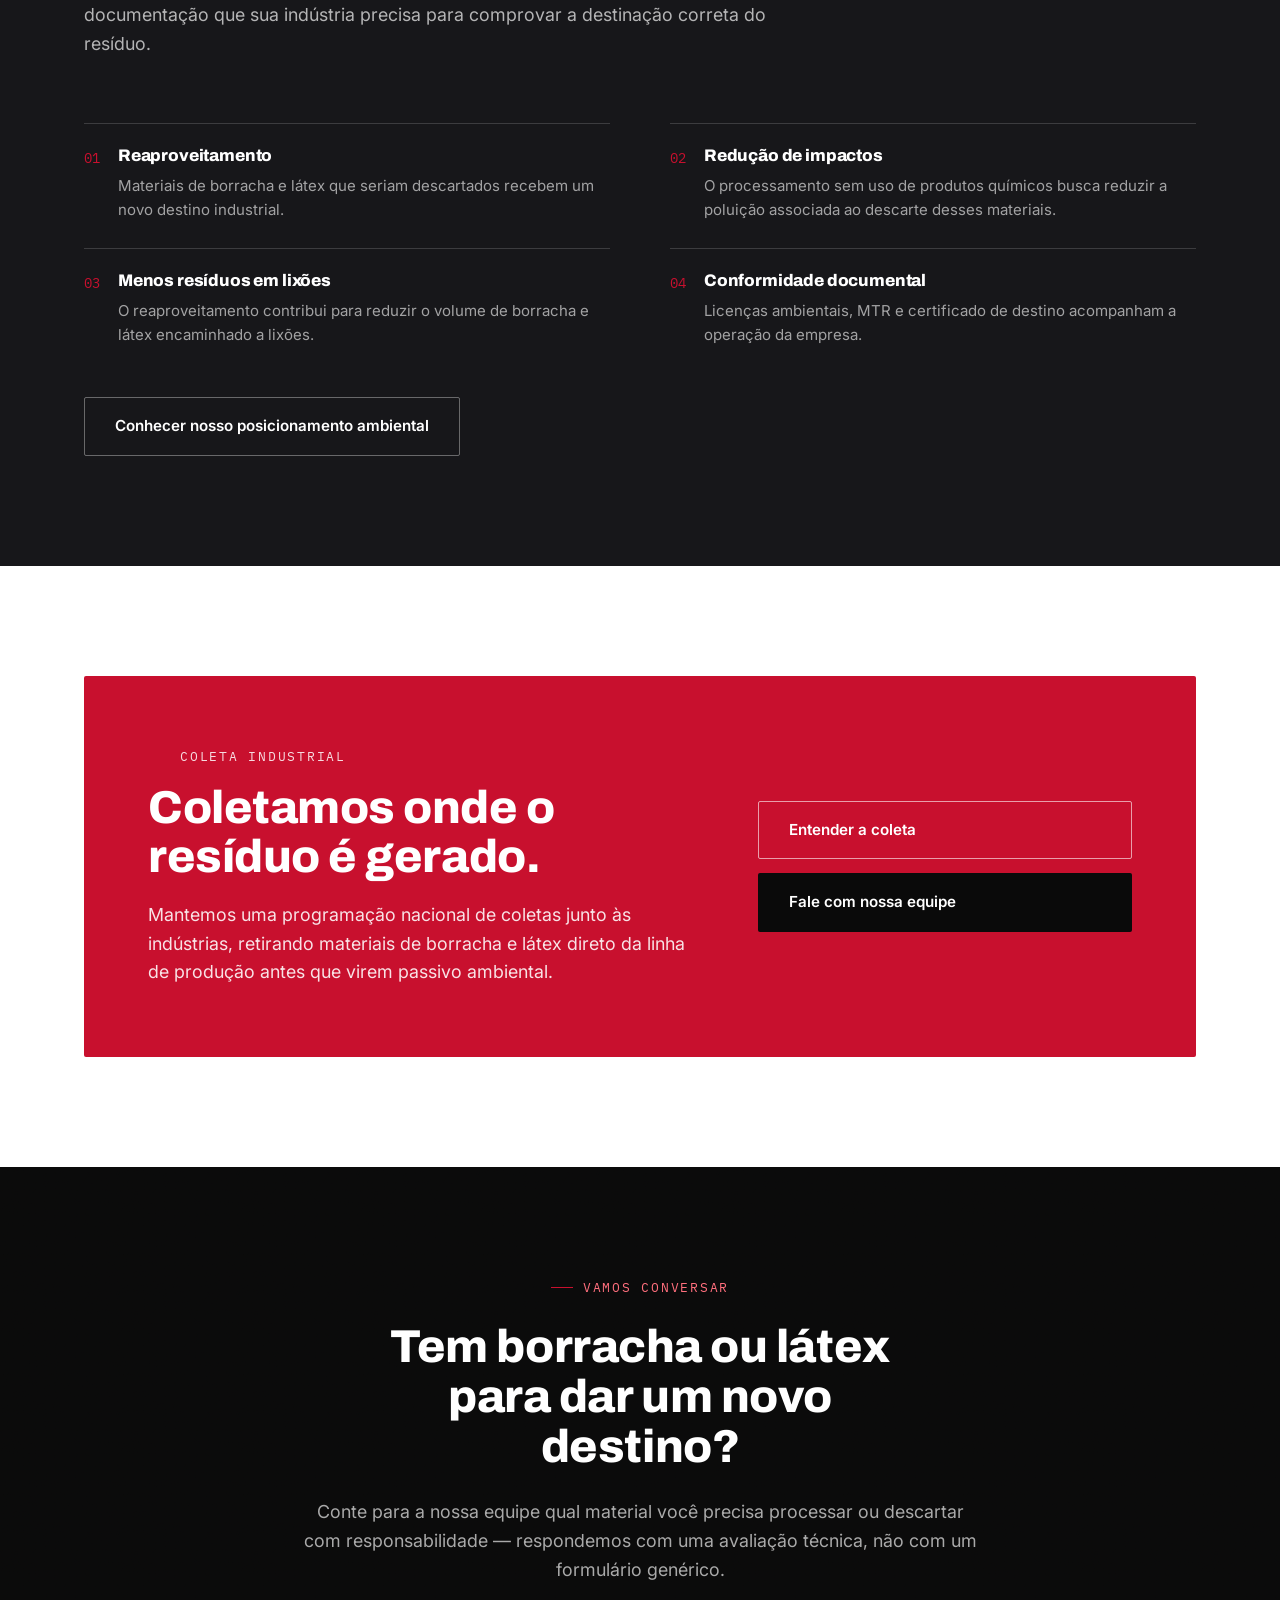
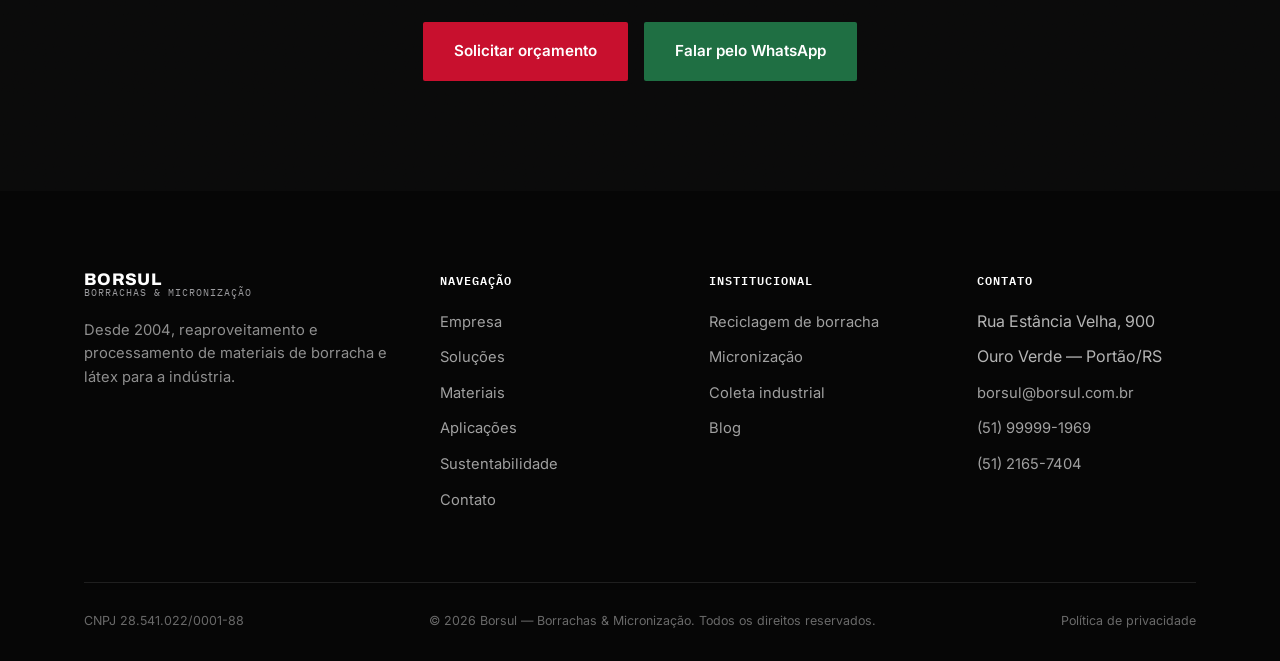
==== commit 16bb0425: "Add files via upload" ====
--- a/index.html
+++ b/index.html
@@ -44,7 +44,12 @@
 <header class="site-header">
   <div class="container">
     <a href="/" class="brand">
-      <img src="assets/images/logo.png" alt="Borsul – Borrachas & Micronização" class="brand-mark-img" style="width: 180px; height: auto;"> -->
+      <!-- Quando o logotipo oficial estiver disponível, substituir por:
+           <img src="assets/images/logo.png" alt="Borsul – Borrachas & Micronização" class="brand-mark-img"> -->
+      <span class="brand-name">
+        <strong>BORSUL</strong>
+        <span>borrachas &amp; micronização</span>
+      </span>
     </a>
     <nav class="main-nav" aria-label="Navegação principal">
       <a href="empresa/" aria-current="false">Empresa</a>
